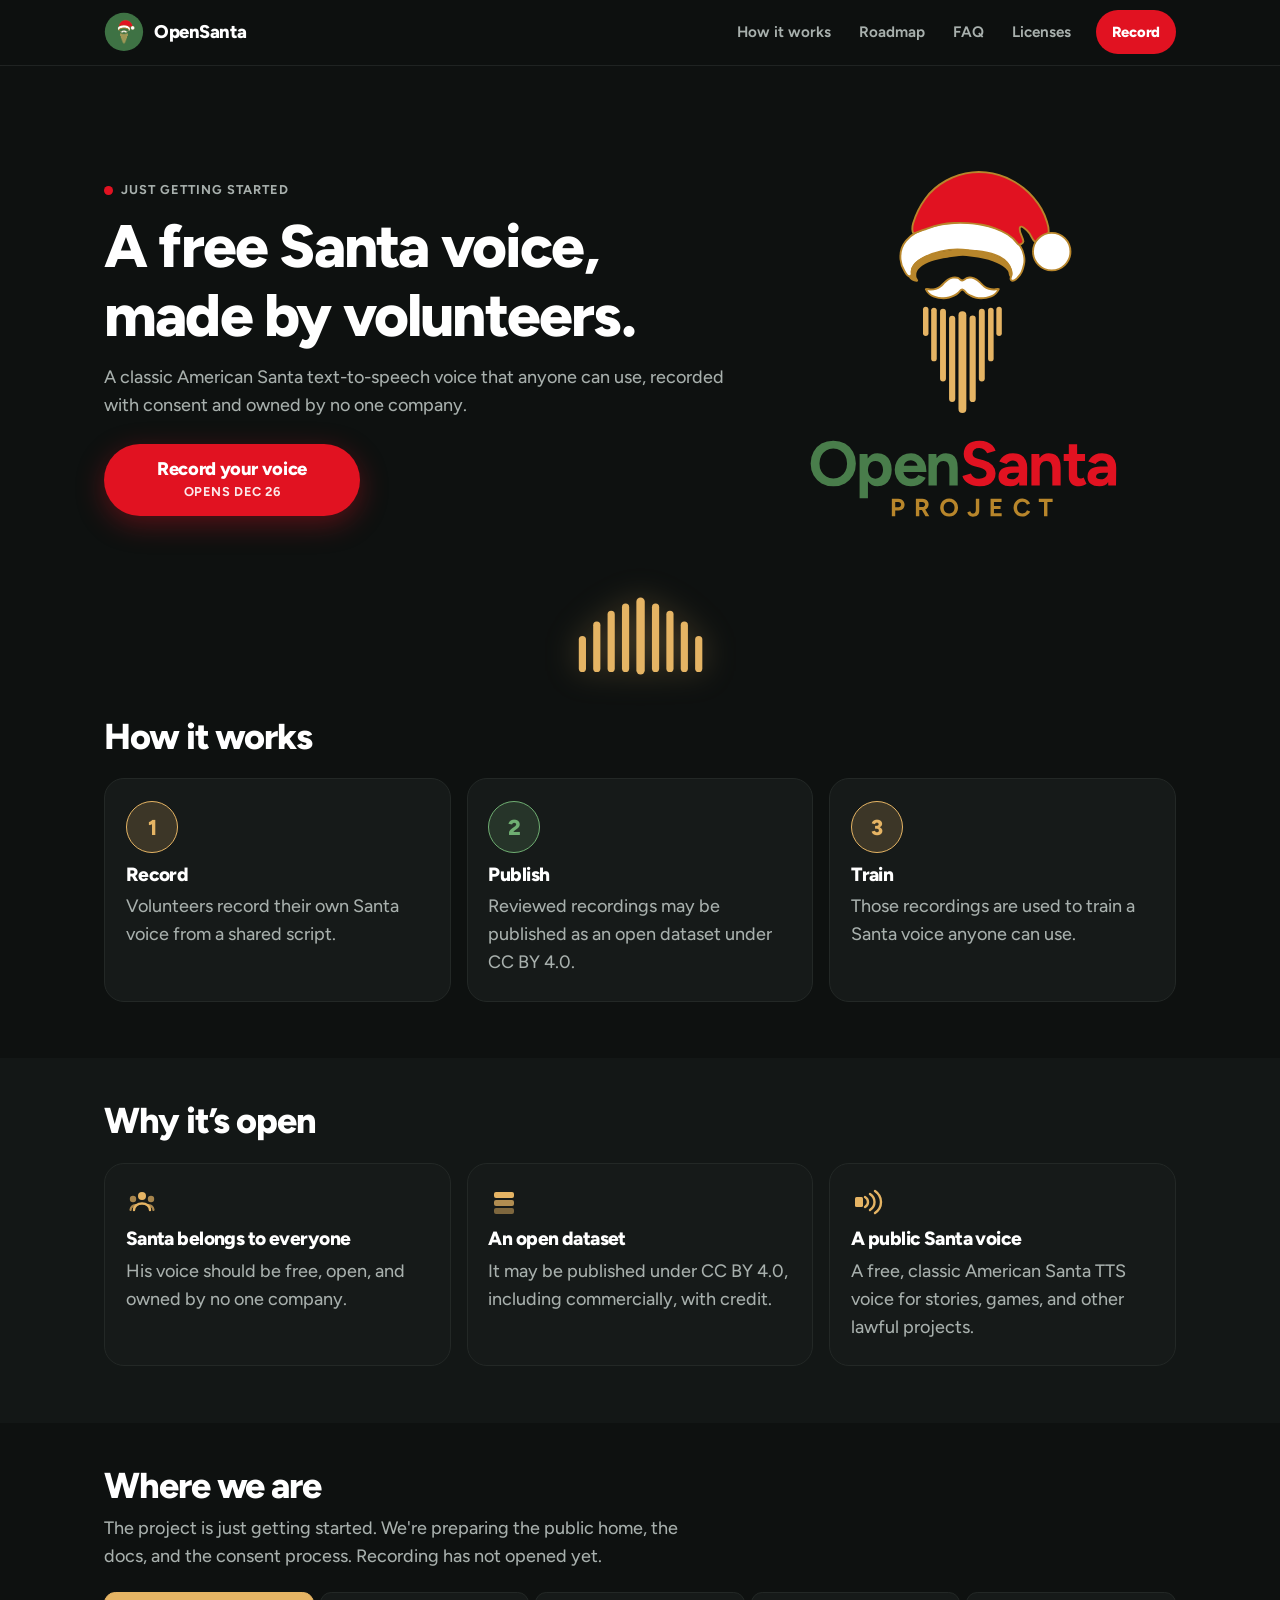
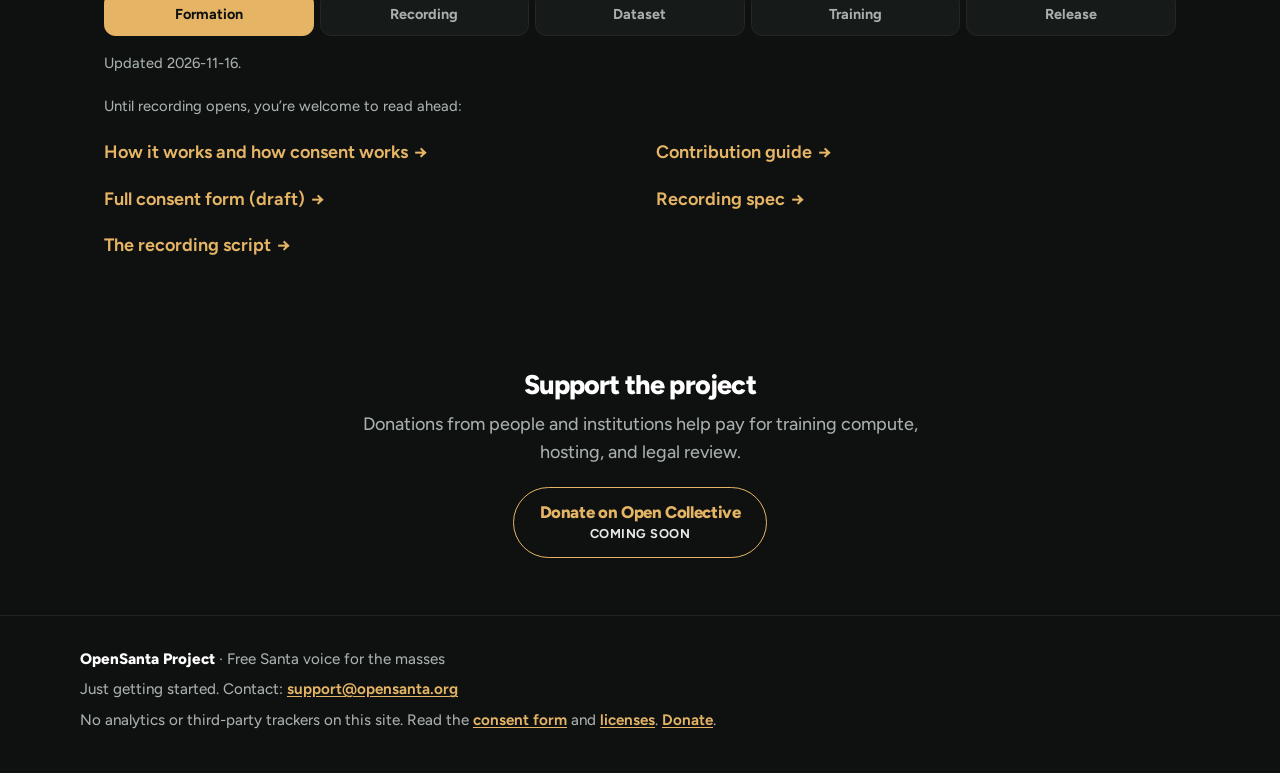
==== index.html @ b069aea7 "Reword 'in formation' to 'just getting started'" ====
<!DOCTYPE html>
<html lang="en">
<head>
  <meta charset="utf-8">
  <meta name="viewport" content="width=device-width, initial-scale=1">
  <title>OpenSanta Project — A free, open Santa voice</title>
  <meta name="description" content="A community project to build a free, open, high-quality classic American Santa voice, with documented consent.">
  <meta name="robots" content="noindex, nofollow">
  <meta name="theme-color" content="#0E1110">
  <link rel="icon" href="assets/logo/favicon.ico" sizes="any">
  <link rel="icon" href="assets/logo/favicon-32.png" type="image/png" sizes="32x32">
  <link rel="apple-touch-icon" href="assets/logo/apple-touch-icon.png">
  <link rel="stylesheet" href="css/style.css">
  <script src="js/tracker.js" defer></script>
</head>
<body>
  <a class="skip-link" href="#content">Skip to content</a>
  <header class="site-header">
    <div class="header-inner">
      <a class="wordmark" href="index.html" aria-label="OpenSanta Project home">
        <img src="assets/logo/opensanta-icon.svg" width="40" height="40" alt="">
        <span class="wordmark-name">OpenSanta</span>
      </a>
      <nav class="desktop-nav" aria-label="Primary">
        <ul>
            <li><a href="how-it-works.html">How it works</a></li>
            <li><a href="roadmap.html">Roadmap</a></li>
            <li><a href="faq.html">FAQ</a></li>
            <li><a href="licenses.html">Licenses</a></li>
        </ul>
      </nav>
      <a class="record-pill" href="#record">Record</a>
      <details class="nav-toggle">
        <summary>Menu</summary>
        <nav class="mobile-nav" aria-label="Primary">
          <ul>
            <li><a href="how-it-works.html">How it works</a></li>
            <li><a href="roadmap.html">Roadmap</a></li>
            <li><a href="faq.html">FAQ</a></li>
            <li><a href="licenses.html">Licenses</a></li>
          </ul>
        </nav>
      </details>
    </div>
  </header>
  <main id="content">
    <section class="hero">
      <div class="hero-inner">
        <div>
          <p class="kicker is-status">Just getting started</p>
          <h1>A free Santa voice, made by volunteers.</h1>
          <p class="lead">A classic American Santa text-to-speech voice that anyone can use, recorded with consent and owned by no one company.</p>
          <div class="cta-row">
            <a class="cta-btn" id="record" href="#status">
              <span class="cta-main">Record your voice</span>
              <span class="cta-badge">Opens Dec 26</span>
            </a>
          </div>
        </div>
        <figure class="hero-logo">
          <img src="assets/logo/opensanta-logo.svg" width="432" height="432" alt="OpenSanta Project">
        </figure>
      </div>
    </section>

    <div class="wave-break" aria-hidden="true">
      <svg viewBox="0 0 220 150" width="280" height="191" focusable="false">
        <g fill="#E5B464">
          <rect class="eq-bar" x="8" y="70" width="12" height="60" rx="6"/>
          <rect class="eq-bar" x="32" y="46" width="12" height="84" rx="6"/>
          <rect class="eq-bar" x="56" y="28" width="12" height="102" rx="6"/>
          <rect class="eq-bar" x="80" y="16" width="12" height="114" rx="6"/>
          <rect class="eq-bar" x="104" y="6" width="14" height="128" rx="7"/>
          <rect class="eq-bar" x="130" y="16" width="12" height="114" rx="6"/>
          <rect class="eq-bar" x="154" y="28" width="12" height="102" rx="6"/>
          <rect class="eq-bar" x="178" y="46" width="12" height="84" rx="6"/>
          <rect class="eq-bar" x="202" y="70" width="12" height="60" rx="6"/>
        </g>
      </svg>
    </div>

    <section class="wrap" id="how">
      <div class="section-head">
        <h2>How it works</h2>
      </div>
      <div class="cards cols-3">
        <article class="card">
          <div class="step-top">
            <span class="step-n is-gold" aria-hidden="true">1</span>
          </div>
          <h3>Record</h3>
          <p>Volunteers record their own Santa voice from a shared script.</p>
        </article>
        <article class="card">
          <div class="step-top">
            <span class="step-n is-green" aria-hidden="true">2</span>
          </div>
          <h3>Publish</h3>
          <p>Reviewed recordings may be published as an open dataset under CC BY 4.0.</p>
        </article>
        <article class="card">
          <div class="step-top">
            <span class="step-n is-gold" aria-hidden="true">3</span>
          </div>
          <h3>Train</h3>
          <p>Those recordings are used to train a Santa voice anyone can use.</p>
        </article>
      </div>
    </section>

    <section class="band" id="why">
      <div class="wrap">
        <div class="section-head">
          <h2>Why it’s open</h2>
        </div>
        <div class="cards cols-3">
          <article class="card">
            <svg class="icon-accent" viewBox="0 0 32 32" aria-hidden="true" focusable="false">
              <circle cx="16" cy="10" r="4" fill="currentColor"/>
              <circle cx="7" cy="13" r="3.2" fill="currentColor" opacity="0.7"/>
              <circle cx="25" cy="13" r="3.2" fill="currentColor" opacity="0.7"/>
              <path d="M8 24c0-4 3.6-6.5 8-6.5S24 20 24 24" fill="none" stroke="currentColor" stroke-width="2.4" stroke-linecap="round"/>
              <path d="M4.5 24c.4-2.8 2.4-4.5 5-4.8" fill="none" stroke="currentColor" stroke-width="2.2" stroke-linecap="round" opacity="0.7"/>
              <path d="M27.5 24c-.4-2.8-2.4-4.5-5-4.8" fill="none" stroke="currentColor" stroke-width="2.2" stroke-linecap="round" opacity="0.7"/>
            </svg>
            <h3>Santa belongs to everyone</h3>
            <p>His voice should be free, open, and owned by no one company.</p>
          </article>
          <article class="card">
            <svg class="icon-accent" viewBox="0 0 32 32" aria-hidden="true" focusable="false">
              <rect x="6" y="6" width="20" height="6" rx="2" fill="currentColor"/>
              <rect x="6" y="14" width="20" height="6" rx="2" fill="currentColor" opacity="0.75"/>
              <rect x="6" y="22" width="20" height="6" rx="2" fill="currentColor" opacity="0.5"/>
            </svg>
            <h3>An open dataset</h3>
            <p>It may be published under CC BY 4.0, including commercially, with credit.</p>
          </article>
          <article class="card">
            <svg class="icon-accent" viewBox="0 0 32 32" aria-hidden="true" focusable="false">
              <rect x="4" y="11" width="8" height="10" rx="1.5" fill="currentColor"/>
              <path d="M14 11c4 2.2 4 7.8 0 10" fill="none" stroke="currentColor" stroke-width="2.4" stroke-linecap="round"/>
              <path d="M19 8c6 4 6 12 0 16" fill="none" stroke="currentColor" stroke-width="2.4" stroke-linecap="round"/>
              <path d="M24 5c8 5.5 8 16.5 0 22" fill="none" stroke="currentColor" stroke-width="2.4" stroke-linecap="round"/>
            </svg>
            <h3>A public Santa voice</h3>
            <p>A free, classic American Santa TTS voice for stories, games, and other lawful projects.</p>
          </article>
        </div>
      </div>
    </section>

    <section class="wrap" id="status">
      <div class="section-head">
        <h2>Where we are</h2>
        <p class="tracker-note" data-status-note>The project is just getting started. We're preparing the public home, the docs, and the consent process. Recording has not opened yet.</p>
      </div>
      <div class="status-mobile">
        <p class="status-kicker" data-status-step>Step 1 of 5: Formation</p>
        <div class="progress-thin" role="progressbar" aria-valuemin="1" aria-valuemax="5" aria-valuenow="1" aria-label="Step 1 of 5: Formation"><span></span></div>
      </div>
      <ol class="tracker" data-current="formation" aria-label="Project progress">
        <li class="is-current" data-stage="formation" aria-current="step"><span class="stage-label">Formation</span></li>
        <li class="is-upcoming" data-stage="recording"><span class="stage-label">Recording</span></li>
        <li class="is-upcoming" data-stage="dataset"><span class="stage-label">Dataset</span></li>
        <li class="is-upcoming" data-stage="training"><span class="stage-label">Training</span></li>
        <li class="is-upcoming" data-stage="release"><span class="stage-label">Release</span></li>
      </ol>

      <p class="tracker-note tracker-updated"><span data-status-updated>Updated 2026-11-16.</span></p>
      <p class="small" style="margin-top:1.25rem;">Until recording opens, you’re welcome to read ahead:</p>
      <ul class="doc-links">
        <li><a href="how-it-works.html">How it works and how consent works</a></li>
        <li><a href="docs/pdf/contributing.pdf">Contribution guide</a></li>
        <li><a href="docs/pdf/consent.pdf">Full consent form (draft)</a></li>
        <li><a href="docs/pdf/audio-spec.pdf">Recording spec</a></li>
        <li><a href="docs/pdf/recording-script.pdf">The recording script</a></li>
      </ul>
    </section>

    <section class="wrap support" id="support">
      <h2>Support the project</h2>
      <p>Donations from people and institutions help pay for training compute, hosting, and legal review.</p>
      <a class="btn-donate" href="donate.html">
        <span class="cta-main">Donate on Open Collective</span>
        <span class="cta-badge">Coming soon</span>
      </a>
    </section>
  </main>
  <footer class="site-footer">
    <div class="footer-inner">
      <p><strong>OpenSanta Project</strong> · Free Santa voice for the masses</p>
      <p>Just getting started. Contact: <a href="mailto:support@opensanta.org">support@opensanta.org</a></p>
      <p>No analytics or third-party trackers on this site. Read the <a href="docs/pdf/consent.pdf">consent form</a> and <a href="licenses.html">licenses</a>. <a href="donate.html">Donate</a>.</p>
    </div>
  </footer>
</body>
</html>
---- css/style.css ----
/* OpenSanta Project — site styles
   Dark, clean, modern. Palette from the official logo, used on near-black.
   Type is self-hosted Figtree (SIL Open Font License 1.1, see assets/fonts/OFL.txt).
   No trackers, no remote assets, no external fonts.
   Logo files in assets/logo/ are referenced by stable names; do not recolor the artwork. */

@font-face {
  font-family: Figtree;
  src: url("../assets/fonts/Figtree-Variable.ttf") format("truetype");
  font-weight: 300 900;
  font-style: normal;
  font-display: swap;
}

:root {
  --bg: #0E1110;
  --card: #161A19;
  --band: #131716;
  --red: #E11221;
  --gold: #E5B464;
  --gold-deep: #B8862B;
  --green-ui: #6FAE72; /* UI only; logo green is unchanged */
  --white: #FFFFFF;
  --text: #A8B0AD;
  --line: rgba(255, 255, 255, 0.08);
  --card-border: #232826;
  --radius: 1.25rem;
  --max: 1120px;
  --sans: Figtree, "Segoe UI", "Helvetica Neue", Arial, sans-serif;
}

*,
*::before,
*::after { box-sizing: border-box; }

html {
  scroll-behavior: smooth;
  color-scheme: dark;
}

@media (prefers-reduced-motion: reduce) {
  html { scroll-behavior: auto; }
  .eq-bar { animation: none !important; }
  .card, .steps li, .timeline li, .faq details { transition: none !important; }
}

body {
  margin: 0;
  color: var(--text);
  background: var(--bg);
  font-family: var(--sans);
  font-weight: 450;
  font-size: 1.0625rem;
  line-height: 1.55;
  min-height: 100vh;
  display: flex;
  flex-direction: column;
  text-rendering: optimizeLegibility;
}

@media (min-width: 840px) {
  body { font-size: 1.125rem; }
}

img, svg { max-width: 100%; height: auto; display: block; }

a { color: var(--gold); text-underline-offset: 0.15em; }
a:hover { color: var(--white); }

h1, h2, h3 {
  font-weight: 800;
  letter-spacing: -0.03em;
  line-height: 1.15;
  margin: 0;
  color: var(--white);
}

p { margin: 0; }

:focus-visible {
  outline: 3px solid var(--gold);
  outline-offset: 3px;
}

.skip-link {
  position: absolute;
  left: -999px;
  top: 0;
  z-index: 100;
  background: var(--white);
  color: var(--bg);
  padding: 0.5rem 1rem;
  font-weight: 700;
  text-decoration: none;
}
.skip-link:focus { left: 0.5rem; top: 0.5rem; }

/* Header */
.site-header {
  position: sticky;
  top: 0;
  z-index: 20;
  background: rgba(14, 17, 16, 0.92);
  backdrop-filter: blur(12px);
  border-bottom: 1px solid var(--line);
}
.header-inner {
  max-width: var(--max);
  margin: 0 auto;
  padding: 0.65rem 1.25rem;
  display: flex;
  align-items: center;
  gap: 0.75rem;
}
.wordmark {
  display: flex;
  align-items: center;
  gap: 0.65rem;
  text-decoration: none;
  color: var(--white);
  font-weight: 800;
  letter-spacing: -0.03em;
  margin-right: auto;
}
.wordmark:hover { color: var(--white); }
.wordmark img { width: 40px; height: 40px; flex: none; }
.wordmark-name { font-size: 1.15rem; color: var(--white); }

.desktop-nav { display: none; }
.desktop-nav ul,
.mobile-nav ul {
  list-style: none;
  margin: 0;
  padding: 0;
}
.desktop-nav ul {
  display: flex;
  align-items: center;
  gap: 0.15rem;
}
.desktop-nav a {
  display: block;
  text-decoration: none;
  color: var(--text);
  font-weight: 650;
  font-size: 0.95rem;
  padding: 0.45rem 0.8rem;
  border-radius: 0.6rem;
}
.desktop-nav a:hover,
.mobile-nav a:hover {
  background: rgba(255, 255, 255, 0.06);
  color: var(--white);
}
.desktop-nav a[aria-current="page"],
.mobile-nav a[aria-current="page"] {
  color: var(--white);
}

.record-pill {
  flex: none;
  display: inline-flex;
  align-items: center;
  justify-content: center;
  min-height: 44px;
  padding: 0 1rem;
  background: var(--red);
  color: var(--white);
  text-decoration: none;
  font-weight: 800;
  font-size: 0.92rem;
  letter-spacing: -0.02em;
  border-radius: 999px;
}
.record-pill:hover { color: var(--white); background: #c80f1c; }

.nav-toggle { position: relative; flex: none; }
.nav-toggle > summary {
  list-style: none;
  cursor: pointer;
  font-weight: 700;
  font-size: 0.95rem;
  min-height: 44px;
  min-width: 44px;
  display: inline-flex;
  align-items: center;
  justify-content: center;
  padding: 0 0.85rem;
  border: 1.5px solid var(--line);
  border-radius: 999px;
  background: var(--card);
  color: var(--white);
}
.nav-toggle > summary::-webkit-details-marker { display: none; }
.mobile-nav ul {
  display: flex;
  flex-direction: column;
  gap: 0.15rem;
  padding: 0.5rem 0 0;
}
.mobile-nav a {
  display: flex;
  align-items: center;
  min-height: 44px;
  text-decoration: none;
  color: var(--text);
  font-weight: 650;
  font-size: 0.95rem;
  padding: 0.35rem 0.75rem;
  border-radius: 0.6rem;
}
.nav-toggle[open] .mobile-nav {
  position: absolute;
  right: 0;
  top: calc(100% + 0.4rem);
  background: var(--card);
  border: 1px solid var(--line);
  border-radius: 1rem;
  padding: 0.45rem;
  min-width: 12.5rem;
}

@media (min-width: 800px) {
  .desktop-nav { display: block; }
  .nav-toggle { display: none; }
}

/* Layout */
main#content { flex: 1; }
.wrap {
  max-width: var(--max);
  margin: 0 auto;
  padding: 2.25rem 1.25rem 3rem;
}
@media (min-width: 840px) {
  .wrap { padding: 2.625rem 1.5rem 3.55rem; }
  .header-inner { padding: 0.65rem 1.5rem; }
}

.band { background: var(--band); }
.page-intro { padding-top: 2.25rem; padding-bottom: 0; }
@media (min-width: 840px) {
  .page-intro { padding-top: 3rem; }
}

/* Hero */
.hero { background: var(--bg); }
.hero-inner {
  max-width: var(--max);
  margin: 0 auto;
  padding: 1.75rem 1.25rem 0;
  display: grid;
  gap: 1.15rem;
  align-items: center;
}
.kicker {
  display: inline-flex;
  align-items: center;
  gap: 0.5rem;
  font-weight: 700;
  font-size: 0.8rem;
  letter-spacing: 0.08em;
  text-transform: uppercase;
  color: var(--text);
  margin-bottom: 0.75rem;
}
.kicker::before {
  content: "";
  width: 0.55rem;
  height: 0.55rem;
  border-radius: 50%;
  background: var(--gold);
}
.kicker.is-status::before { background: var(--red); }
.hero h1 {
  font-size: clamp(2.15rem, 8vw, 3.5rem);
  max-width: 11.5em;
}
.hero .lead,
.lede {
  margin-top: 0.85rem;
  color: var(--text);
  max-width: 42rem;
}
.cta-row { margin-top: 1.5rem; }
.cta-btn {
  display: flex;
  flex-direction: column;
  align-items: center;
  justify-content: center;
  width: 100%;
  background: var(--red);
  color: var(--white);
  text-decoration: none;
  font-weight: 800;
  letter-spacing: -0.02em;
  padding: 0.85rem 1.5rem 0.8rem;
  border-radius: 1.15rem;
  box-shadow: 0 8px 28px rgba(225, 18, 33, 0.35);
  min-height: 64px;
}
.cta-btn:hover { color: var(--white); background: #c80f1c; }
.cta-main { font-size: 1.15rem; line-height: 1.2; }
.cta-badge {
  margin-top: 0.15rem;
  font-size: 0.8rem;
  font-weight: 700;
  letter-spacing: 0.04em;
  text-transform: uppercase;
  color: #fff;
  opacity: 0.9;
}
.hero-logo {
  margin: 0;
  order: -1;
  justify-self: center;
  width: 48%;
  max-width: 161px;
}

@media (min-width: 840px) {
  .hero-inner {
    grid-template-columns: minmax(0, 1fr) 432px;
    padding: 4rem 1.5rem 0;
    gap: 0.85rem;
  }
  .hero h1 { font-size: 3.75rem; }
  .hero-logo {
    order: 0;
    width: min(100%, 432px);
    max-width: 432px;
    justify-self: start;
  }
  .hero-logo img { width: 100%; height: auto; }
  .cta-btn {
    display: inline-flex;
    width: auto;
    min-width: 16rem;
    border-radius: 999px;
    padding: 0.9rem 1.85rem 0.85rem;
  }
}

/* Soundbar divider */
.wave-break {
  position: relative;
  z-index: 1;
  display: flex;
  justify-content: center;
  align-items: center;
  padding: 2rem 1rem;
  overflow: visible;
  pointer-events: none;
  background: transparent;
}
.wave-break svg {
  display: block;
  height: 90px;
  width: auto;
  overflow: visible;
  filter: drop-shadow(0 0 16px rgba(229, 180, 100, 0.35));
}
.eq-bar {
  transform-box: fill-box;
  transform-origin: center bottom;
  animation: eq 1.5s ease-in-out infinite;
}
.eq-bar:nth-child(1) { animation-duration: 1.7s; animation-delay: 0s; }
.eq-bar:nth-child(2) { animation-duration: 1.25s; animation-delay: 0.12s; }
.eq-bar:nth-child(3) { animation-duration: 1.55s; animation-delay: 0.05s; }
.eq-bar:nth-child(4) { animation-duration: 1.15s; animation-delay: 0.2s; }
.eq-bar:nth-child(5) { animation-duration: 1.8s; animation-delay: 0.08s; }
.eq-bar:nth-child(6) { animation-duration: 1.2s; animation-delay: 0.16s; }
.eq-bar:nth-child(7) { animation-duration: 1.45s; animation-delay: 0.04s; }
.eq-bar:nth-child(8) { animation-duration: 1.3s; animation-delay: 0.18s; }
.eq-bar:nth-child(9) { animation-duration: 1.6s; animation-delay: 0.1s; }
@keyframes eq {
  0%, 100% { transform: scaleY(1); }
  50% { transform: scaleY(0.58); }
}

/* Section heads & cards */
.section-head { max-width: 36rem; margin-bottom: 1.3rem; }
.section-head h2 { font-size: clamp(1.75rem, 4vw, 2.25rem); }
@media (min-width: 840px) {
  .section-head h2 { font-size: 2.25rem; }
}
.page-intro h1 { font-size: clamp(2rem, 5vw, 3rem); }
.section-head p { margin-top: 0.55rem; color: var(--text); }

.cards { display: grid; gap: 1rem; }
@media (min-width: 700px) {
  .cards.cols-3 { grid-template-columns: repeat(3, 1fr); }
}
.card {
  background: var(--card);
  border: 1px solid var(--card-border);
  border-radius: var(--radius);
  padding: 1.4rem 1.3rem 1.5rem;
  transition: border-color 0.2s ease, box-shadow 0.2s ease;
}
.card:hover {
  border-top-color: var(--gold);
  box-shadow: 0 -1px 0 var(--gold), 0 8px 28px rgba(229, 180, 100, 0.08);
}
.card h3 { font-size: 1.2rem; margin: 0.65rem 0 0.45rem; }
.card p { color: var(--text); }

.step-top { display: flex; align-items: center; }
.step-n {
  flex: none;
  width: 3.25rem;
  height: 3.25rem;
  border-radius: 50%;
  display: grid;
  place-items: center;
  font-weight: 800;
  font-size: 1.35rem;
  letter-spacing: -0.03em;
  line-height: 1;
  box-sizing: border-box;
  border: 1.5px solid transparent;
  background: transparent;
}
.step-n.is-green {
  color: #6FAE72;
  border-color: #6FAE72;
  background: rgba(111, 174, 114, 0.18);
}
.step-n.is-gold {
  color: #E5B464;
  border-color: #E5B464;
  background: rgba(229, 180, 100, 0.18);
}
.icon-accent { width: 32px; height: 32px; color: var(--gold); }

#how { padding-top: 0; }

/* Status / tracker */
.status-mobile { display: block; }
.status-kicker {
  font-weight: 700;
  font-size: 1.05rem;
  margin: 0 0 0.85rem;
  color: var(--white);
}
.progress-thin {
  display: block;
  height: 8px;
  border-radius: 99px;
  background: rgba(255, 255, 255, 0.08);
  border: 1px solid var(--line);
  overflow: hidden;
}
.progress-thin > span {
  display: block;
  width: 20%;
  height: 100%;
  background: var(--gold);
  border-radius: 99px;
}
.tracker {
  list-style: none;
  margin: 0;
  padding: 0;
  display: none;
  gap: 0.35rem;
}
@media (min-width: 700px) {
  .status-mobile { display: none; }
  .tracker { display: flex; }
}
.tracker li { flex: 1 1 0; min-width: 0; }
.tracker .stage-label,
.tracker li > span {
  display: flex;
  align-items: center;
  justify-content: center;
  text-align: center;
  min-height: 44px;
  padding: 0.45rem 0.3rem;
  border-radius: 0.7rem;
  font-weight: 700;
  font-size: clamp(0.68rem, 2.4vw, 0.9rem);
  line-height: 1.15;
  background: var(--card);
  color: var(--text);
  border: 1px solid var(--card-border);
}
.tracker .is-current .stage-label,
.tracker .is-current > span,
.tracker [aria-current="step"] .stage-label {
  background: var(--gold);
  border-color: var(--gold);
  color: var(--bg);
}
.tracker .is-done .stage-label {
  border-color: var(--gold-deep);
  color: var(--gold);
}
.tracker-note {
  margin-top: 1rem;
  color: var(--text);
}
.tracker-updated { font-size: 0.92rem; }

/* Inner-page steps & timeline */
.steps {
  list-style: none;
  margin: 0;
  padding: 0;
  display: grid;
  gap: 1rem;
}
.steps li {
  background: var(--card);
  border: 1px solid var(--card-border);
  border-radius: var(--radius);
  padding: 1.35rem 1.3rem 1.45rem;
  transition: border-color 0.2s ease, box-shadow 0.2s ease;
}
.steps li:hover {
  border-top-color: var(--gold);
  box-shadow: 0 -1px 0 var(--gold), 0 8px 28px rgba(229, 180, 100, 0.08);
}
.steps .n {
  display: block;
  font-weight: 800;
  font-size: 0.8rem;
  letter-spacing: 0.08em;
  text-transform: uppercase;
  color: var(--gold);
  margin-bottom: 0.55rem;
}
.steps li:nth-child(even) .n { color: var(--green-ui); }
.steps li strong { display: block; color: var(--white); margin-bottom: 0.35rem; }
.steps li em { color: var(--text); font-style: italic; }

.timeline {
  list-style: none;
  margin: 0;
  padding: 0;
  display: grid;
  gap: 1rem;
  border-left: 2px solid var(--card-border);
  margin-left: 0.6rem;
}
.timeline li {
  position: relative;
  background: var(--card);
  border: 1px solid var(--card-border);
  border-radius: var(--radius);
  padding: 1.2rem 1.3rem 1.3rem;
  margin-left: 1.1rem;
}
.timeline li::before {
  content: "";
  position: absolute;
  left: -1.55rem;
  top: 1.4rem;
  width: 0.7rem;
  height: 0.7rem;
  border-radius: 50%;
  background: var(--gold);
  box-shadow: 0 0 0 3px var(--bg);
}
.timeline .when {
  font-weight: 700;
  font-size: 0.85rem;
  letter-spacing: 0.04em;
  text-transform: uppercase;
  color: var(--gold);
  margin-bottom: 0.4rem;
}
.timeline strong { display: block; color: var(--white); margin-bottom: 0.35rem; }

/* Prose, lists, FAQ */
.prose h2 { font-size: clamp(1.4rem, 3vw, 1.75rem); margin: 2rem 0 0.75rem; }
.prose h2:first-child { margin-top: 0; }
.prose p { margin: 0 0 0.9rem; }
.prose ul, .prose ol {
  margin: 0 0 1rem;
  padding-left: 1.2rem;
}
.prose li { margin: 0.35rem 0; }
.prose li strong { color: var(--white); }

.faq { display: grid; gap: 0.75rem; }
.faq details {
  background: var(--card);
  border: 1px solid var(--card-border);
  border-radius: var(--radius);
  padding: 0.2rem 1.15rem;
  transition: border-color 0.2s ease;
}
.faq details[open] { border-top-color: var(--gold); }
.faq summary {
  cursor: pointer;
  font-weight: 800;
  color: var(--white);
  padding: 1rem 0;
  list-style: none;
}
.faq summary::-webkit-details-marker { display: none; }
.faq details p { padding-bottom: 1rem; }

.credit-line {
  display: block;
  color: var(--gold);
  background: rgba(229, 180, 100, 0.12);
  border: 1px solid rgba(229, 180, 100, 0.28);
  border-radius: 0.75rem;
  padding: 0.85rem 1rem;
  overflow-wrap: anywhere;
  word-break: break-word;
}
main, .site-footer {
  overflow-wrap: break-word;
}

/* Support / donate */
.support { text-align: center; }
.support h2 { margin-bottom: 0.7rem; }
.support p { max-width: 36rem; margin-left: auto; margin-right: auto; }
.btn-donate {
  display: inline-flex;
  flex-direction: column;
  align-items: center;
  justify-content: center;
  min-height: 64px;
  margin-top: 1.25rem;
  padding: 0.85rem 1.6rem 0.8rem;
  background: transparent;
  color: var(--gold);
  text-decoration: none;
  font-weight: 800;
  letter-spacing: -0.02em;
  border: 1.5px solid var(--gold);
  border-radius: 999px;
}
.btn-donate:hover,
.btn-donate:focus-visible {
  color: var(--bg);
  background: var(--gold);
}
.btn-donate .cta-main { font-size: 1.05rem; line-height: 1.2; }
.btn-donate .cta-badge {
  margin-top: 0.15rem;
  font-size: 0.8rem;
  font-weight: 700;
  letter-spacing: 0.04em;
  text-transform: uppercase;
  opacity: 0.9;
}

/* Donate page */
.donate-narrow {
  max-width: 680px;
  margin-left: auto;
  margin-right: auto;
  text-align: center;
}
.donate-narrow .lede,
.donate-narrow .prose {
  margin-left: auto;
  margin-right: auto;
  text-align: left;
}
.donate-narrow .prose h2 { text-align: left; }
.donate-cards { margin: 0 auto 2.25rem; text-align: left; }
.donate-cards .card { padding: 1.15rem 1rem 1.2rem; }
.donate-cards h3 { font-size: 1.05rem; margin: 0.55rem 0 0; }
.donate-actions { text-align: center; margin: 1.25rem 0 1.5rem; }
.donate-actions .btn-donate { margin-top: 0; }

.refuse-list {
  list-style: none;
  margin: 0 0 1rem;
  padding: 0;
}
.refuse-list li {
  position: relative;
  padding-left: 1.55rem;
  margin: 0.45rem 0;
}
.refuse-list li::before {
  content: "✕";
  position: absolute;
  left: 0;
  top: 0.05em;
  font-size: 0.8em;
  font-weight: 700;
  color: var(--text);
  opacity: 0.85;
}

/* Footer */
.site-footer {
  border-top: 1px solid var(--line);
  padding: 2rem 1.25rem 2.5rem;
  color: var(--text);
  font-size: 0.95rem;
}
.footer-inner {
  max-width: var(--max);
  margin: 0 auto;
  display: grid;
  gap: 0.45rem;
}
.site-footer strong { color: var(--white); font-weight: 800; }
.site-footer a { font-weight: 650; }

/* Utilities */
.muted { color: var(--text); }
.small { font-size: 0.92rem; }
.doc-links {
  list-style: none;
  margin: 1rem 0 0;
  padding: 0;
  display: grid;
  gap: 0.15rem 2rem;
}
@media (min-width: 700px) {
  .doc-links { grid-template-columns: 1fr 1fr; }
}
.doc-links a {
  display: inline-flex;
  align-items: baseline;
  gap: 0.4rem;
  font-weight: 650;
  text-decoration: none;
  color: var(--gold);
  padding: 0.35rem 0;
  min-height: 44px;
}
.doc-links a::after {
  content: "→";
  flex: none;
  font-weight: 700;
}
.doc-links a:hover { color: var(--white); text-decoration: underline; text-underline-offset: 0.15em; }
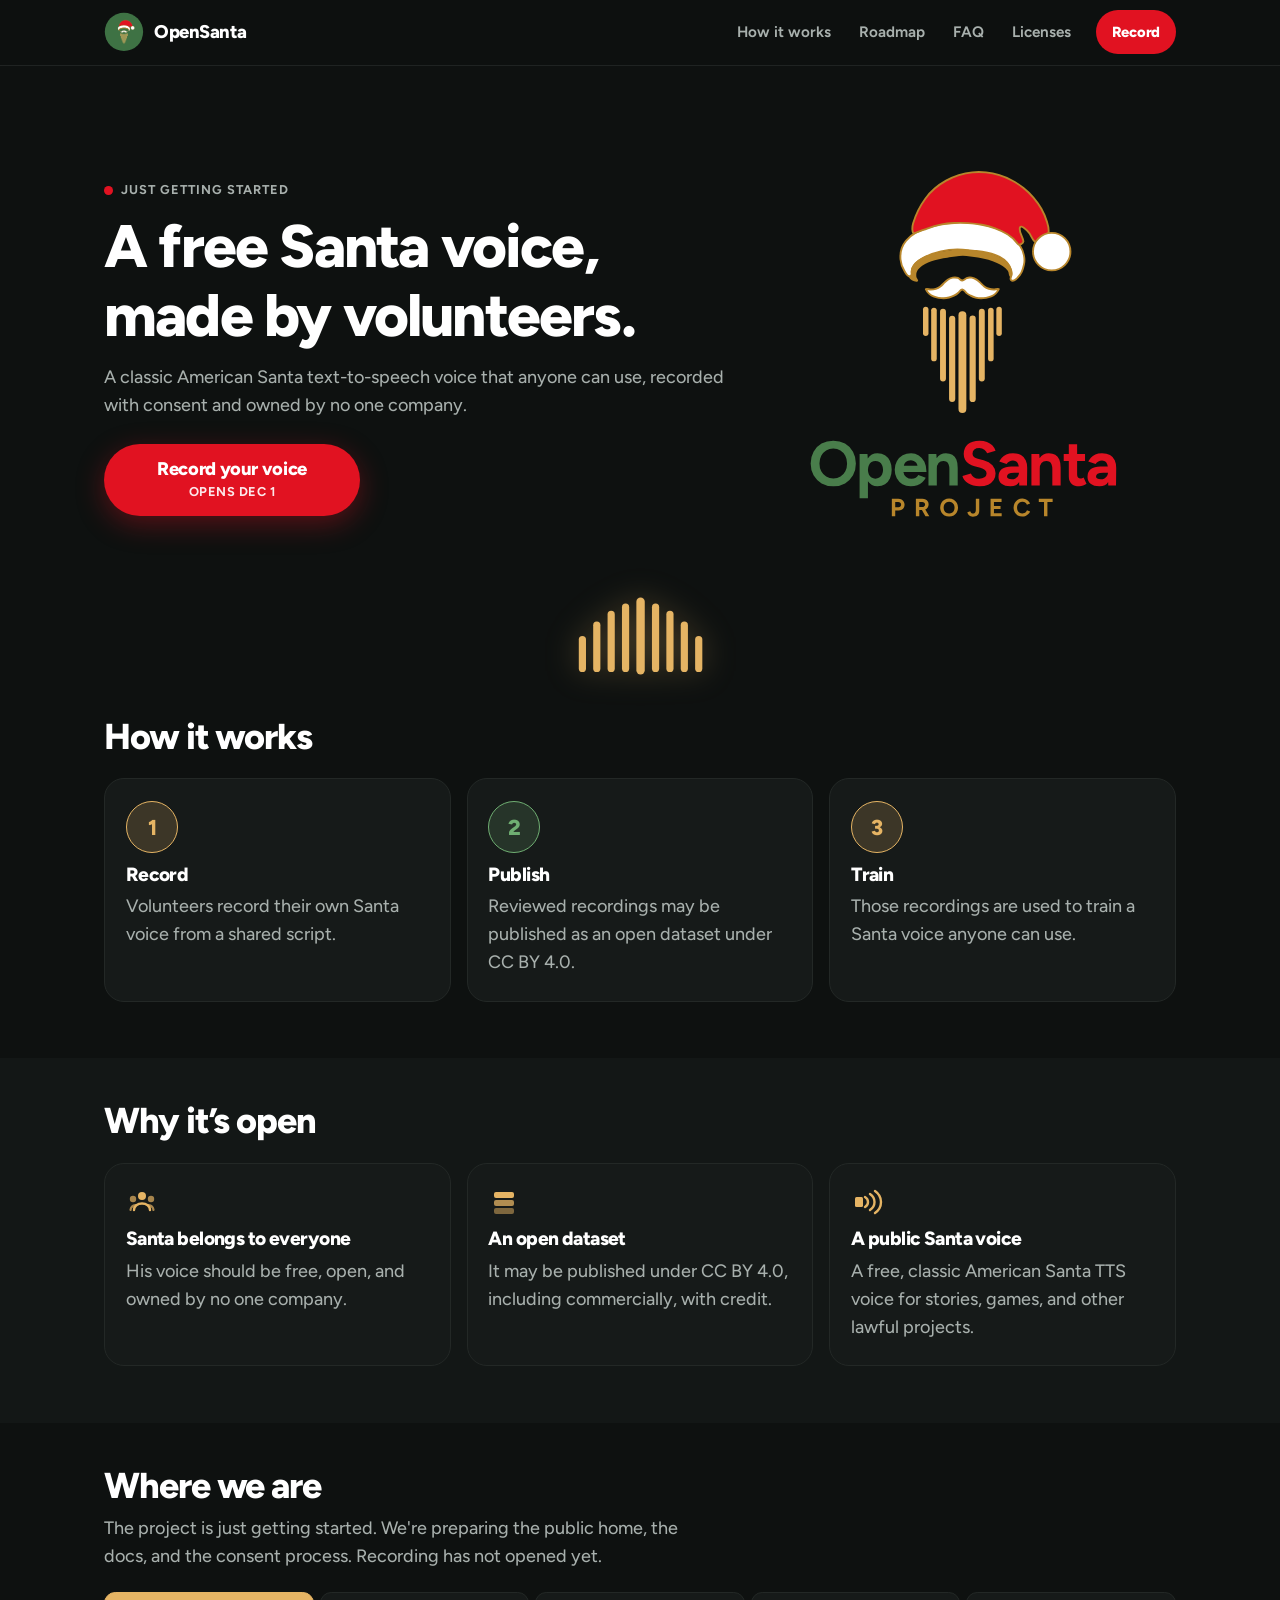
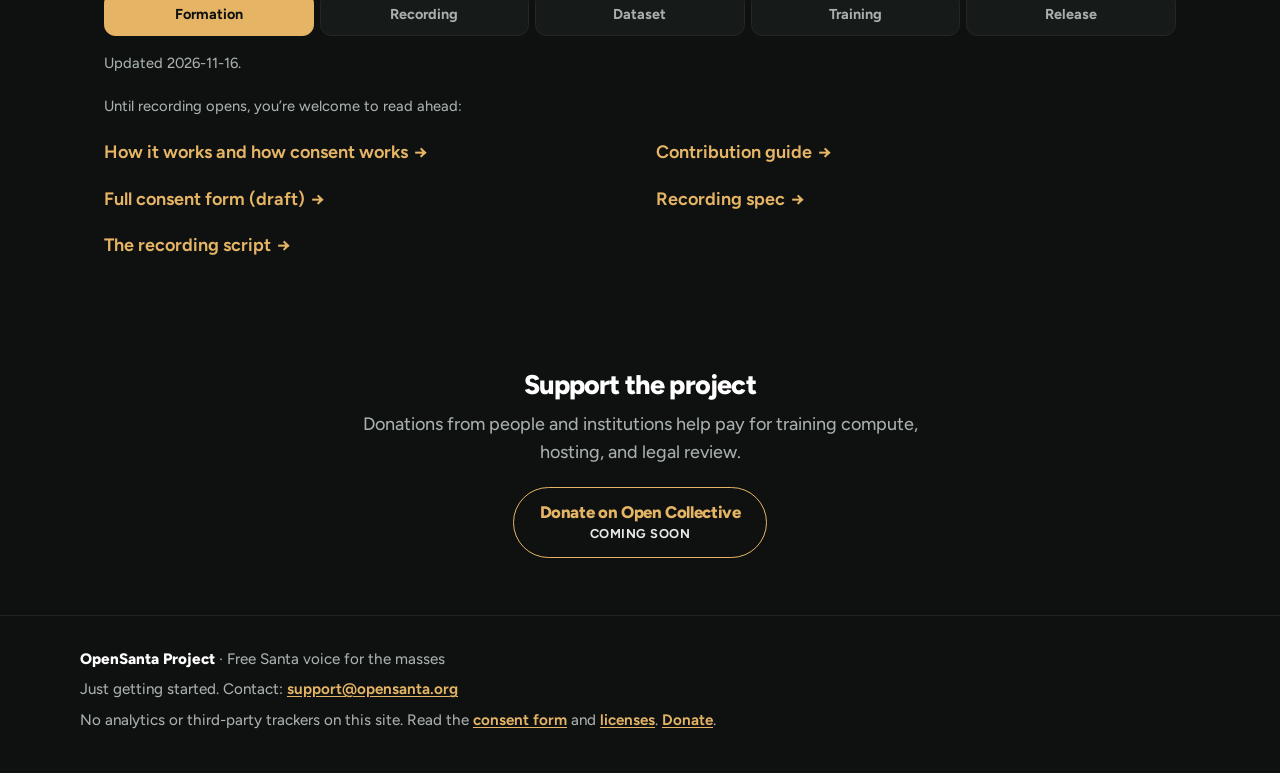
==== commit fd5d7992: "Homepage button: opens Dec 1" ====
--- a/index.html
+++ b/index.html
@@ -5,7 +5,6 @@
   <meta name="viewport" content="width=device-width, initial-scale=1">
   <title>OpenSanta Project — A free, open Santa voice</title>
   <meta name="description" content="A community project to build a free, open, high-quality classic American Santa voice, with documented consent.">
-  <meta name="robots" content="noindex, nofollow">
   <meta name="theme-color" content="#0E1110">
   <link rel="icon" href="assets/logo/favicon.ico" sizes="any">
   <link rel="icon" href="assets/logo/favicon-32.png" type="image/png" sizes="32x32">
@@ -53,7 +52,7 @@
           <div class="cta-row">
             <a class="cta-btn" id="record" href="#status">
               <span class="cta-main">Record your voice</span>
-              <span class="cta-badge">Opens Dec 26</span>
+              <span class="cta-badge">Opens Dec 1</span>
             </a>
           </div>
         </div>
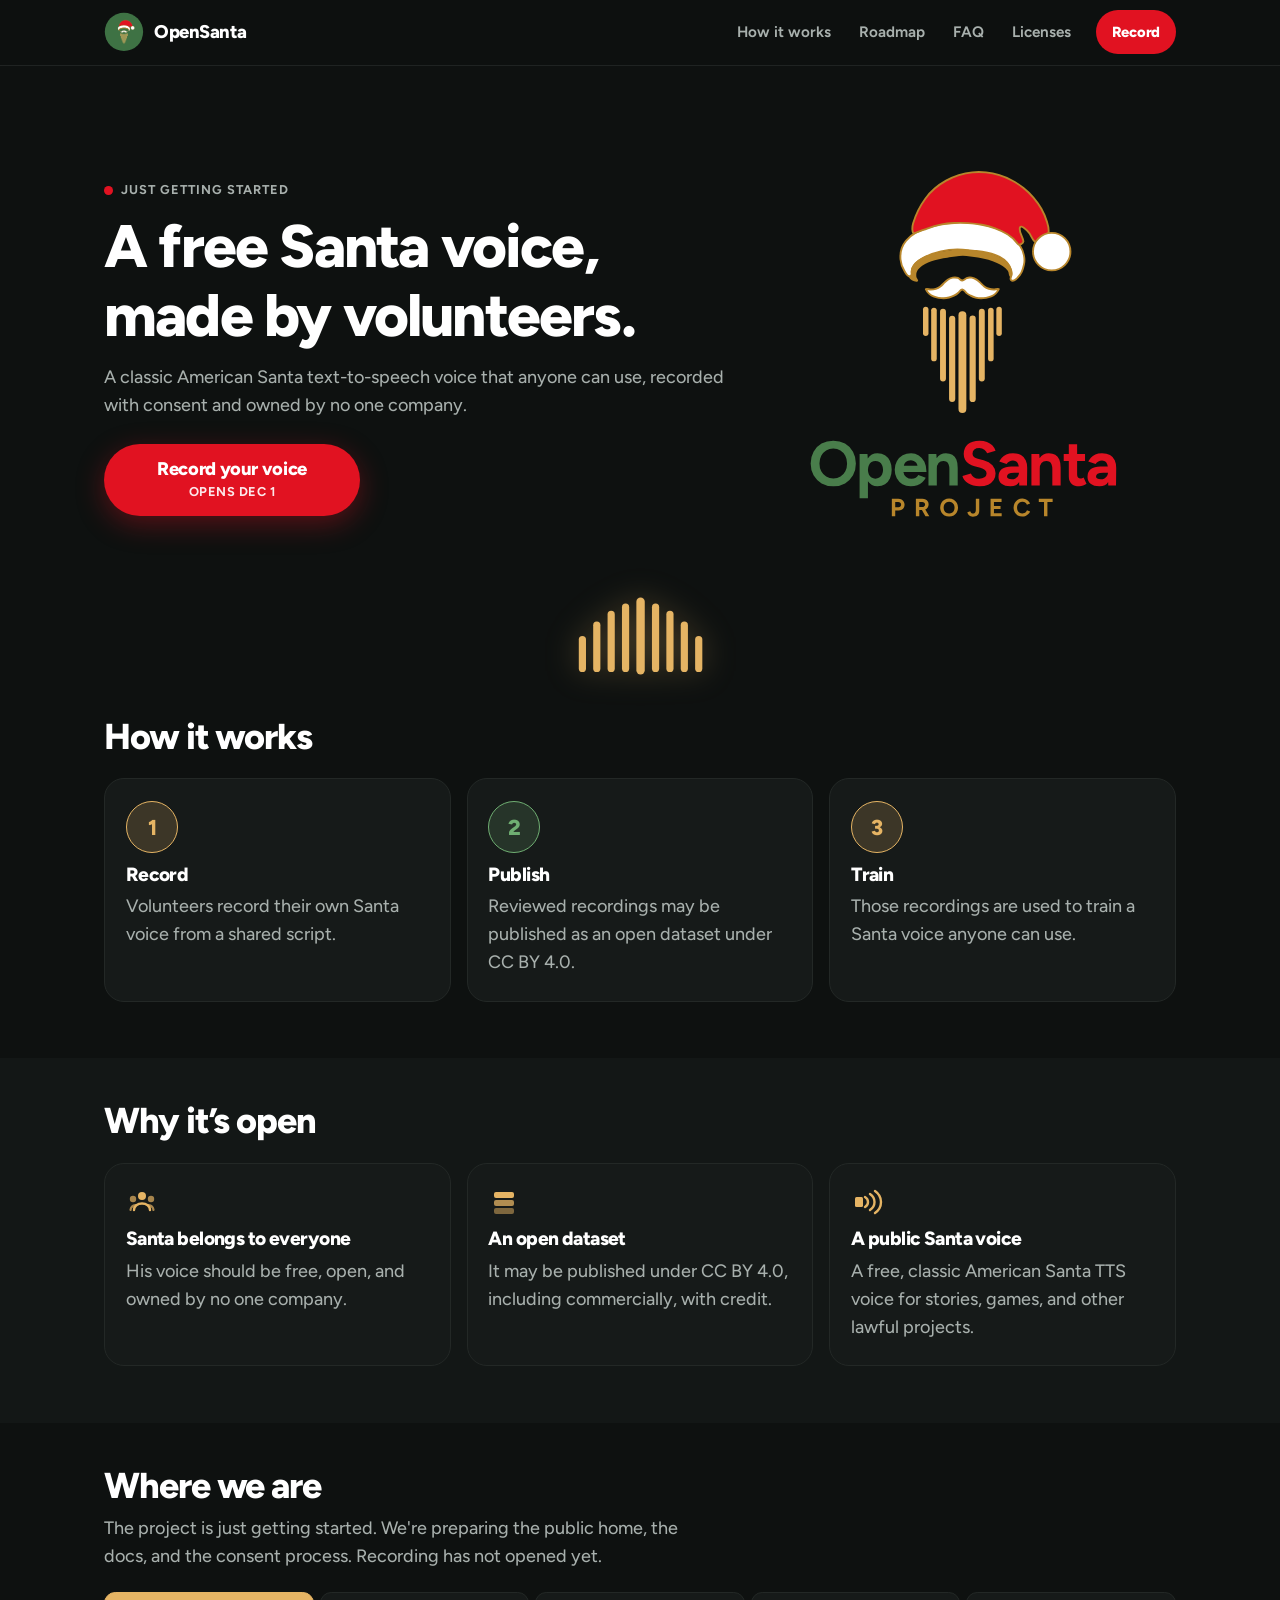
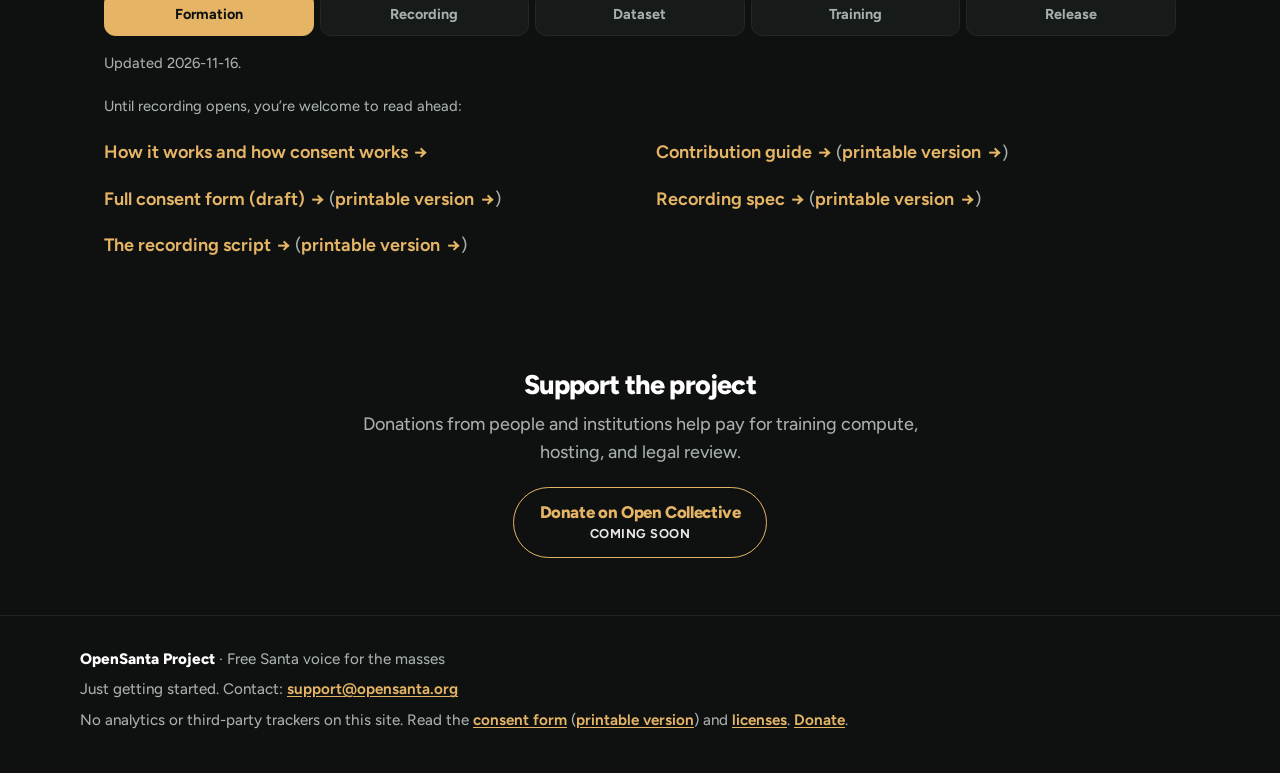
==== commit ad672874: "Add printable light PDFs and print links" ====
--- a/index.html
+++ b/index.html
@@ -169,10 +169,10 @@
       <p class="small" style="margin-top:1.25rem;">Until recording opens, you’re welcome to read ahead:</p>
       <ul class="doc-links">
         <li><a href="how-it-works.html">How it works and how consent works</a></li>
-        <li><a href="docs/pdf/contributing.pdf">Contribution guide</a></li>
-        <li><a href="docs/pdf/consent.pdf">Full consent form (draft)</a></li>
-        <li><a href="docs/pdf/audio-spec.pdf">Recording spec</a></li>
-        <li><a href="docs/pdf/recording-script.pdf">The recording script</a></li>
+        <li><a href="docs/pdf/contributing.pdf">Contribution guide</a> (<a href="docs/pdf/print/contributing.pdf">printable version</a>)</li>
+        <li><a href="docs/pdf/consent.pdf">Full consent form (draft)</a> (<a href="docs/pdf/print/consent.pdf">printable version</a>)</li>
+        <li><a href="docs/pdf/audio-spec.pdf">Recording spec</a> (<a href="docs/pdf/print/audio-spec.pdf">printable version</a>)</li>
+        <li><a href="docs/pdf/recording-script.pdf">The recording script</a> (<a href="docs/pdf/print/recording-script.pdf">printable version</a>)</li>
       </ul>
     </section>
 
@@ -189,7 +189,7 @@
     <div class="footer-inner">
       <p><strong>OpenSanta Project</strong> · Free Santa voice for the masses</p>
       <p>Just getting started. Contact: <a href="mailto:support@opensanta.org">support@opensanta.org</a></p>
-      <p>No analytics or third-party trackers on this site. Read the <a href="docs/pdf/consent.pdf">consent form</a> and <a href="licenses.html">licenses</a>. <a href="donate.html">Donate</a>.</p>
+      <p>No analytics or third-party trackers on this site. Read the <a href="docs/pdf/consent.pdf">consent form</a> (<a href="docs/pdf/print/consent.pdf">printable version</a>) and <a href="licenses.html">licenses</a>. <a href="donate.html">Donate</a>.</p>
     </div>
   </footer>
 </body>
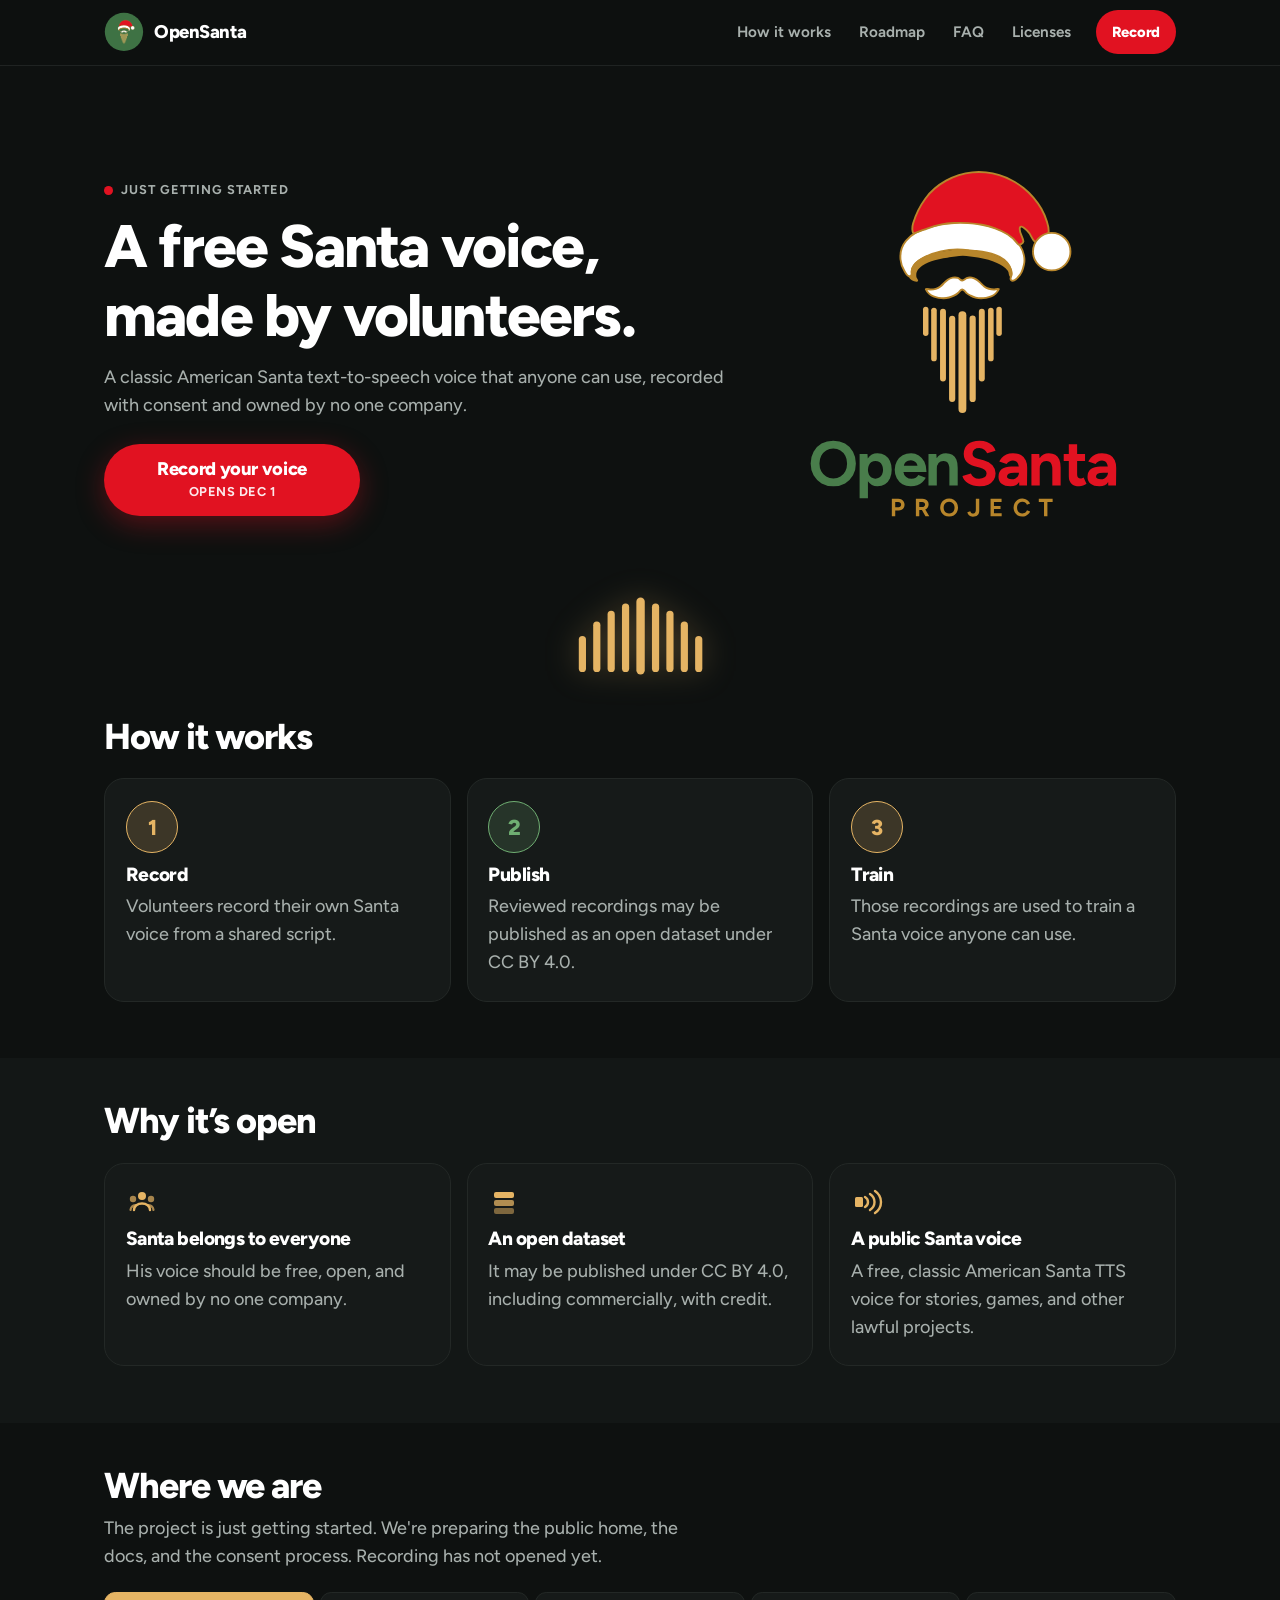
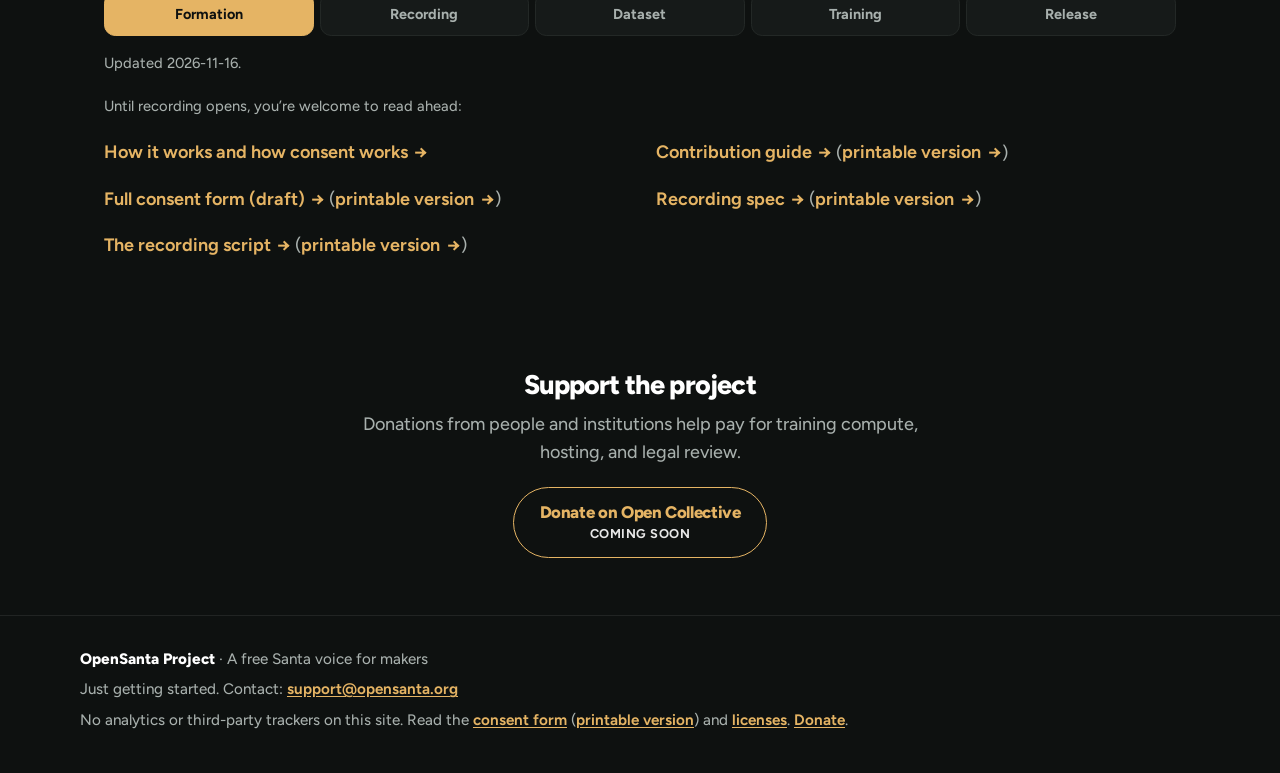
==== commit 4ed4629d: "Tagline: A free Santa voice for makers" ====
--- a/index.html
+++ b/index.html
@@ -187,7 +187,7 @@
   </main>
   <footer class="site-footer">
     <div class="footer-inner">
-      <p><strong>OpenSanta Project</strong> · Free Santa voice for the masses</p>
+      <p><strong>OpenSanta Project</strong> · A free Santa voice for makers</p>
       <p>Just getting started. Contact: <a href="mailto:support@opensanta.org">support@opensanta.org</a></p>
       <p>No analytics or third-party trackers on this site. Read the <a href="docs/pdf/consent.pdf">consent form</a> (<a href="docs/pdf/print/consent.pdf">printable version</a>) and <a href="licenses.html">licenses</a>. <a href="donate.html">Donate</a>.</p>
     </div>
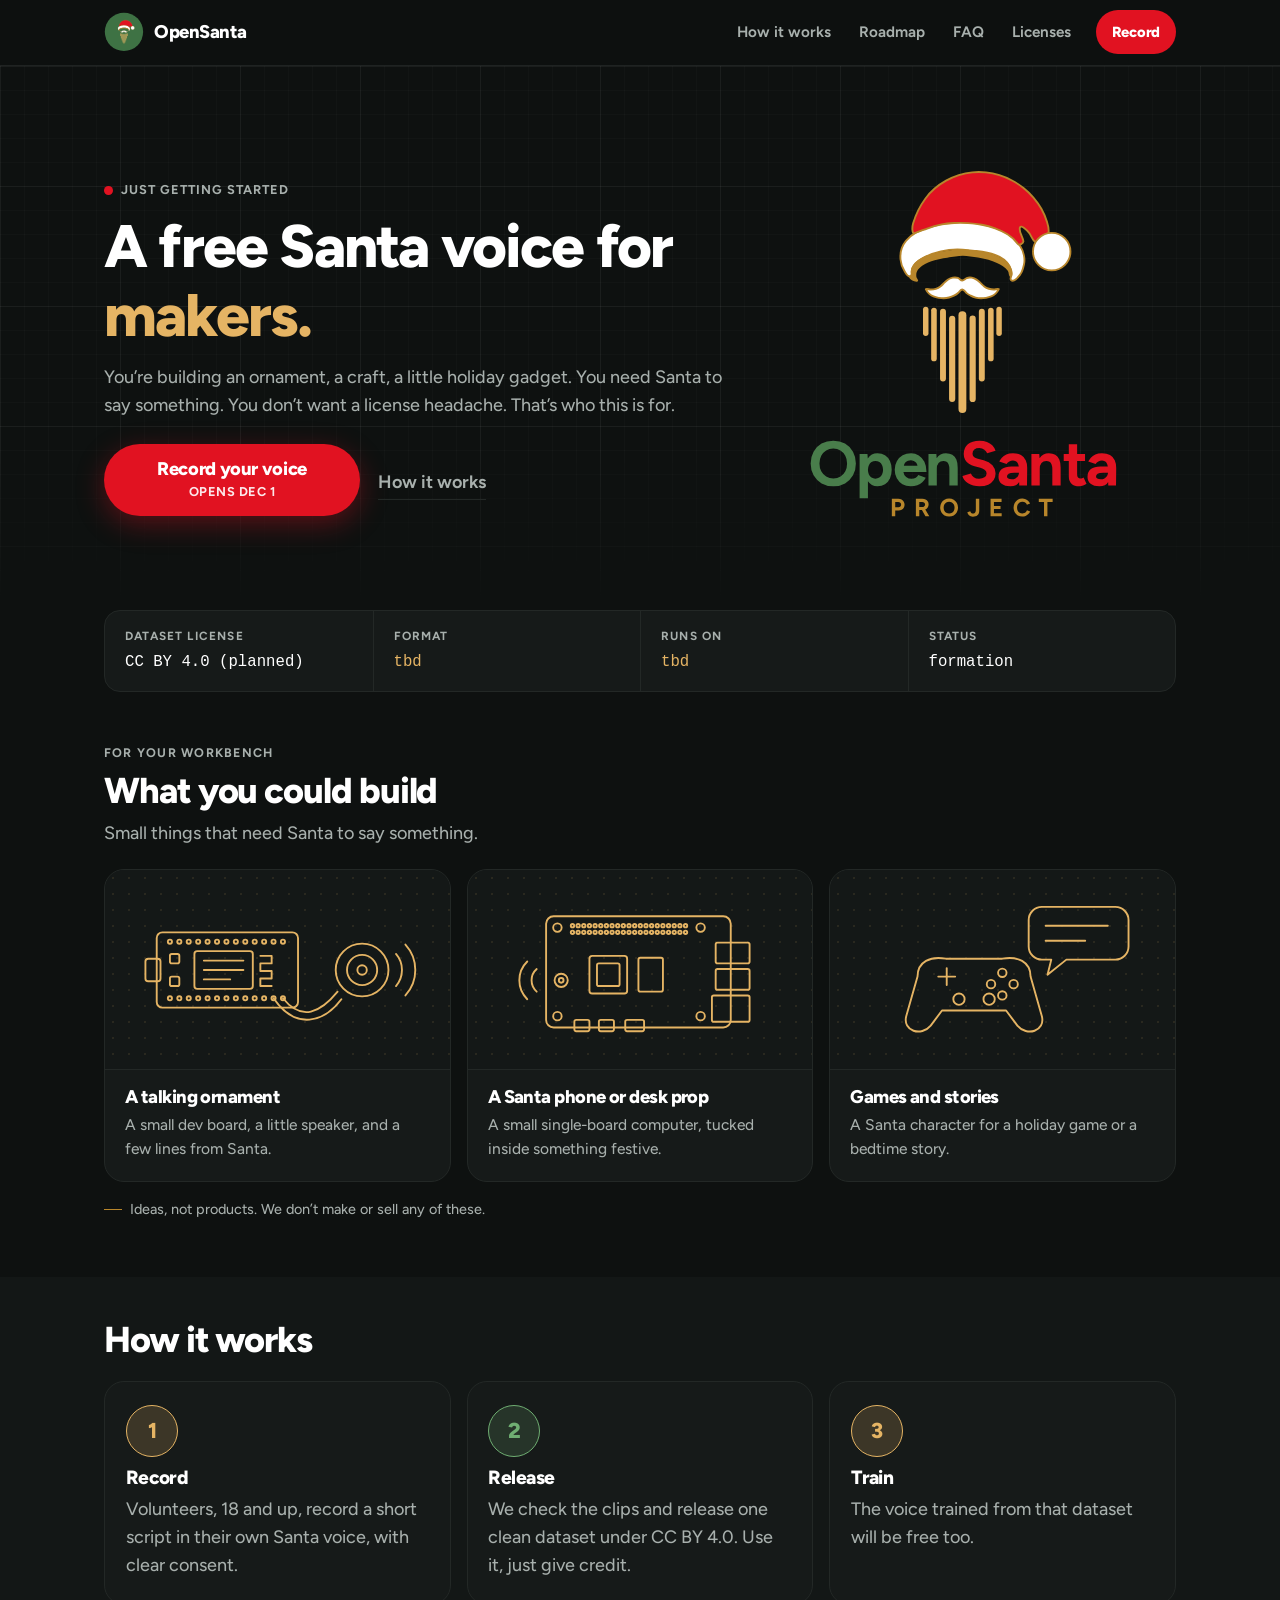
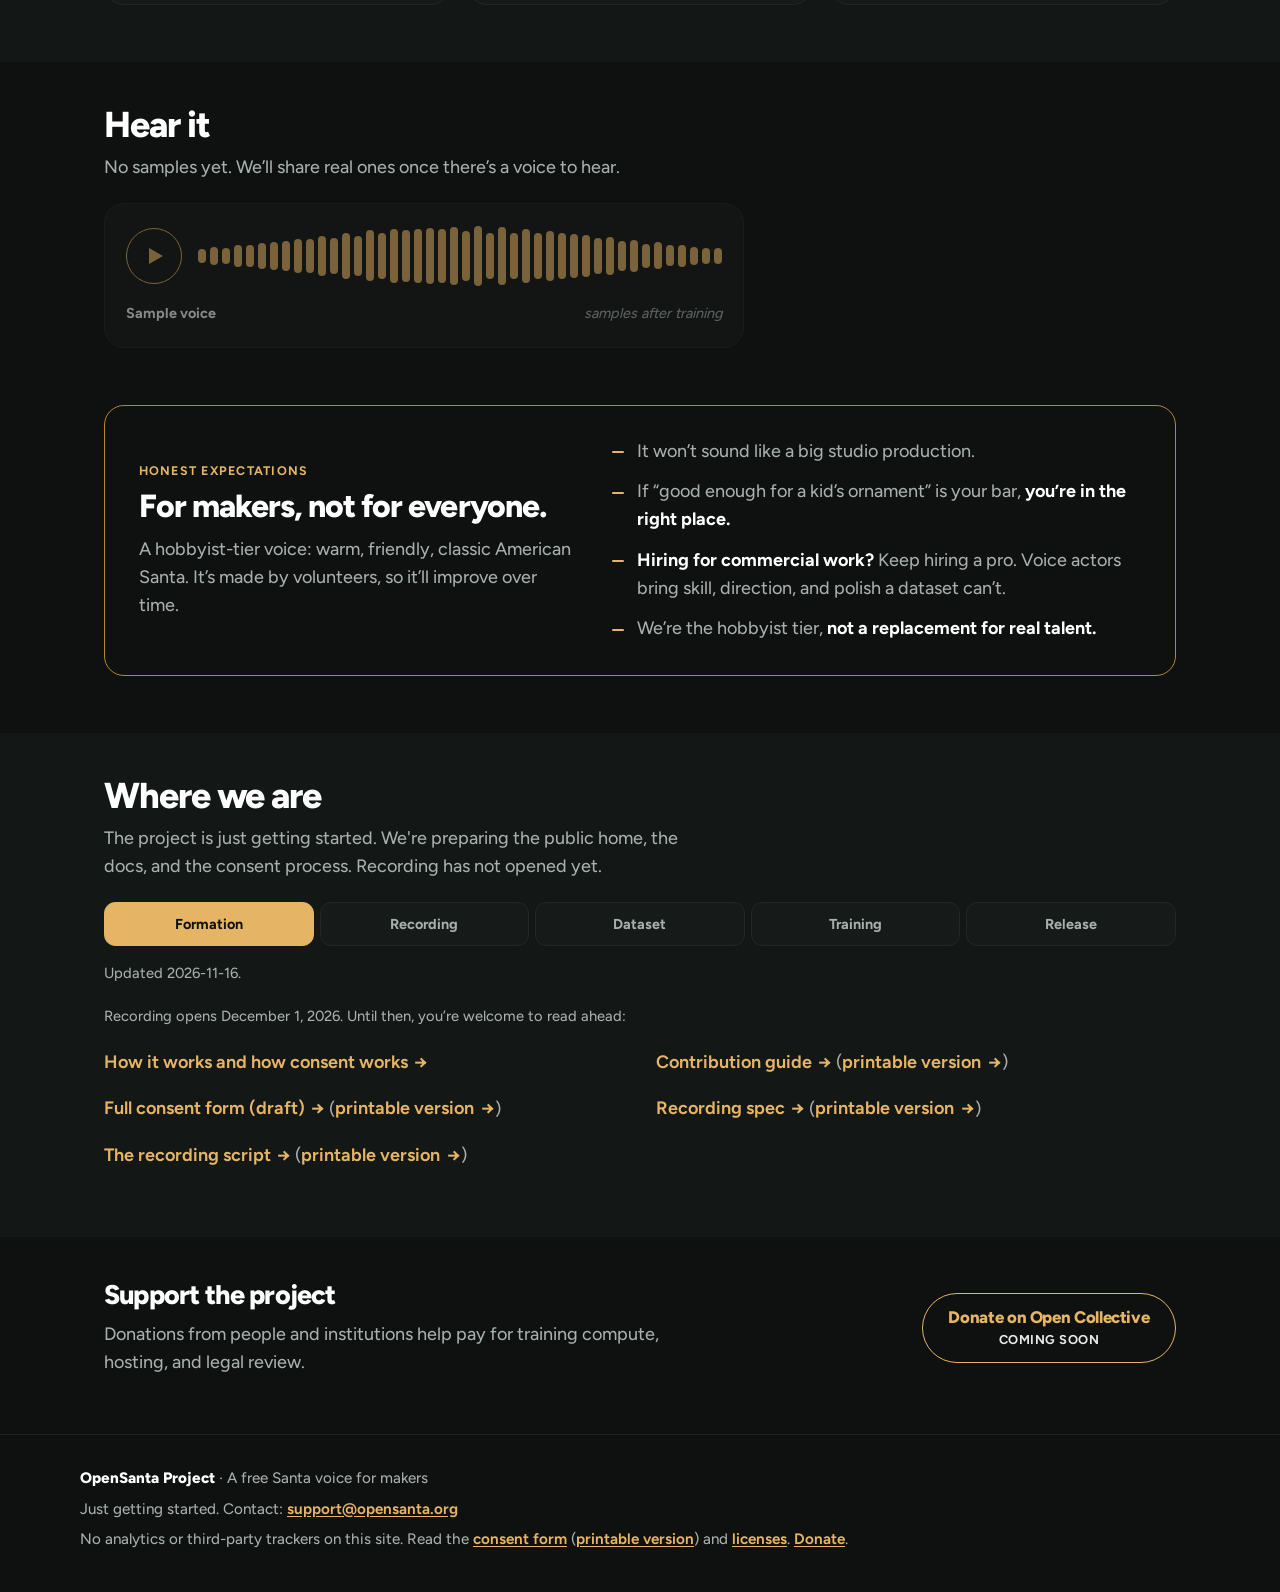
==== commit db45bb4d: "Home page: maker-focused redesign" ====
--- a/index.html
+++ b/index.html
@@ -3,8 +3,8 @@
 <head>
   <meta charset="utf-8">
   <meta name="viewport" content="width=device-width, initial-scale=1">
-  <title>OpenSanta Project — A free, open Santa voice</title>
-  <meta name="description" content="A community project to build a free, open, high-quality classic American Santa voice, with documented consent.">
+  <title>OpenSanta Project — A free Santa voice for makers</title>
+  <meta name="description" content="A free, open Santa voice for makers. Volunteers record their own Santa voice with clear consent, and we release it as an open dataset.">
   <meta name="theme-color" content="#0E1110">
   <link rel="icon" href="assets/logo/favicon.ico" sizes="any">
   <link rel="icon" href="assets/logo/favicon-32.png" type="image/png" sizes="32x32">
@@ -43,17 +43,18 @@
     </div>
   </header>
   <main id="content">
-    <section class="hero">
+    <section class="hero hero-grid">
       <div class="hero-inner">
         <div>
           <p class="kicker is-status">Just getting started</p>
-          <h1>A free Santa voice, made by volunteers.</h1>
-          <p class="lead">A classic American Santa text-to-speech voice that anyone can use, recorded with consent and owned by no one company.</p>
+          <h1>A free Santa voice for <span class="is-gold-text">makers.</span></h1>
+          <p class="lead">You’re building an ornament, a craft, a little holiday gadget. You need Santa to say something. You don’t want a license headache. That’s who this is for.</p>
           <div class="cta-row">
             <a class="cta-btn" id="record" href="#status">
               <span class="cta-main">Record your voice</span>
               <span class="cta-badge">Opens Dec 1</span>
             </a>
+            <a class="ghost-link" href="#how">How it works</a>
           </div>
         </div>
         <figure class="hero-logo">
@@ -62,127 +63,185 @@
       </div>
     </section>
 
-    <div class="wave-break" aria-hidden="true">
-      <svg viewBox="0 0 220 150" width="280" height="191" focusable="false">
-        <g fill="#E5B464">
-          <rect class="eq-bar" x="8" y="70" width="12" height="60" rx="6"/>
-          <rect class="eq-bar" x="32" y="46" width="12" height="84" rx="6"/>
-          <rect class="eq-bar" x="56" y="28" width="12" height="102" rx="6"/>
-          <rect class="eq-bar" x="80" y="16" width="12" height="114" rx="6"/>
-          <rect class="eq-bar" x="104" y="6" width="14" height="128" rx="7"/>
-          <rect class="eq-bar" x="130" y="16" width="12" height="114" rx="6"/>
-          <rect class="eq-bar" x="154" y="28" width="12" height="102" rx="6"/>
-          <rect class="eq-bar" x="178" y="46" width="12" height="84" rx="6"/>
-          <rect class="eq-bar" x="202" y="70" width="12" height="60" rx="6"/>
-        </g>
-      </svg>
+    <div class="spec" aria-label="Quick specs">
+      <dl class="spec-grid">
+        <div class="spec-cell"><dt>Dataset license</dt><dd>CC BY 4.0 (planned)</dd></div>
+        <div class="spec-cell"><dt>Format</dt><dd class="is-tbd">tbd</dd></div>
+        <div class="spec-cell"><dt>Runs on</dt><dd class="is-tbd">tbd</dd></div>
+        <div class="spec-cell"><dt>Status</dt><dd>formation</dd></div>
+      </dl>
     </div>
 
-    <section class="wrap" id="how">
+    <section class="wrap" id="build">
       <div class="section-head">
-        <h2>How it works</h2>
-      </div>
-      <div class="cards cols-3">
-        <article class="card">
-          <div class="step-top">
-            <span class="step-n is-gold" aria-hidden="true">1</span>
-          </div>
-          <h3>Record</h3>
-          <p>Volunteers record their own Santa voice from a shared script.</p>
+        <p class="eyebrow">For your workbench</p>
+        <h2>What you could build</h2>
+        <p>Small things that need Santa to say something.</p>
+      </div>
+      <div class="build-tiles">
+        <article class="build-tile">
+          <div class="build-art"><svg viewBox="0 0 300 170" aria-hidden="true" focusable="false">
+            <rect x="22" y="45" width="150" height="80" rx="6"/>
+            <rect x="10" y="73" width="16" height="24" rx="3"/>
+            <circle cx="36" cy="55" r="2.2"/><circle cx="36" cy="115" r="2.2"/><circle cx="46" cy="55" r="2.2"/><circle cx="46" cy="115" r="2.2"/><circle cx="56" cy="55" r="2.2"/><circle cx="56" cy="115" r="2.2"/><circle cx="66" cy="55" r="2.2"/><circle cx="66" cy="115" r="2.2"/><circle cx="76" cy="55" r="2.2"/><circle cx="76" cy="115" r="2.2"/><circle cx="86" cy="55" r="2.2"/><circle cx="86" cy="115" r="2.2"/><circle cx="96" cy="55" r="2.2"/><circle cx="96" cy="115" r="2.2"/><circle cx="106" cy="55" r="2.2"/><circle cx="106" cy="115" r="2.2"/><circle cx="116" cy="55" r="2.2"/><circle cx="116" cy="115" r="2.2"/><circle cx="126" cy="55" r="2.2"/><circle cx="126" cy="115" r="2.2"/><circle cx="136" cy="55" r="2.2"/><circle cx="136" cy="115" r="2.2"/><circle cx="146" cy="55" r="2.2"/><circle cx="146" cy="115" r="2.2"/><circle cx="156" cy="55" r="2.2"/><circle cx="156" cy="115" r="2.2"/>
+            <rect x="62" y="65" width="62" height="40" rx="3"/>
+            <path d="M72 75 h42 M72 85 h42 M72 95 h28"/>
+            <path d="M132 70 h12 v8 h-12 v8 h12 v8 h-12 v8 h12"/>
+            <rect x="36" y="68" width="10" height="10" rx="2"/><rect x="36" y="92" width="10" height="10" rx="2"/>
+            <path d="M156 115 C 176 140, 196 130, 214 108"/>
+            <path d="M146 115 C 170 150, 200 140, 218 116"/>
+            <circle cx="240" cy="85" r="28"/>
+            <circle cx="240" cy="85" r="16"/>
+            <circle cx="240" cy="85" r="5"/>
+            <path d="M276 68 a 26 26 0 0 1 0 34"/>
+            <path d="M286 58 a 40 40 0 0 1 0 54"/>
+          </svg></div>
+          <div class="build-body">
+            <h3>A talking ornament</h3>
+            <p>A small dev board, a little speaker, and a few lines from Santa.</p>
+          </div>
         </article>
-        <article class="card">
-          <div class="step-top">
-            <span class="step-n is-green" aria-hidden="true">2</span>
-          </div>
-          <h3>Publish</h3>
-          <p>Reviewed recordings may be published as an open dataset under CC BY 4.0.</p>
+        <article class="build-tile">
+          <div class="build-art"><svg viewBox="0 0 300 170" aria-hidden="true" focusable="false">
+            <rect x="50" y="28" width="196" height="118" rx="8"/>
+            <circle cx="62" cy="40" r="4.5"/><circle cx="62" cy="134" r="4.5"/><circle cx="214" cy="40" r="4.5"/><circle cx="214" cy="134" r="4.5"/>
+            <circle cx="78" cy="38" r="1.8"/><circle cx="78" cy="45" r="1.8"/><circle cx="84" cy="38" r="1.8"/><circle cx="84" cy="45" r="1.8"/><circle cx="90" cy="38" r="1.8"/><circle cx="90" cy="45" r="1.8"/><circle cx="96" cy="38" r="1.8"/><circle cx="96" cy="45" r="1.8"/><circle cx="102" cy="38" r="1.8"/><circle cx="102" cy="45" r="1.8"/><circle cx="108" cy="38" r="1.8"/><circle cx="108" cy="45" r="1.8"/><circle cx="114" cy="38" r="1.8"/><circle cx="114" cy="45" r="1.8"/><circle cx="120" cy="38" r="1.8"/><circle cx="120" cy="45" r="1.8"/><circle cx="126" cy="38" r="1.8"/><circle cx="126" cy="45" r="1.8"/><circle cx="132" cy="38" r="1.8"/><circle cx="132" cy="45" r="1.8"/><circle cx="138" cy="38" r="1.8"/><circle cx="138" cy="45" r="1.8"/><circle cx="144" cy="38" r="1.8"/><circle cx="144" cy="45" r="1.8"/><circle cx="150" cy="38" r="1.8"/><circle cx="150" cy="45" r="1.8"/><circle cx="156" cy="38" r="1.8"/><circle cx="156" cy="45" r="1.8"/><circle cx="162" cy="38" r="1.8"/><circle cx="162" cy="45" r="1.8"/><circle cx="168" cy="38" r="1.8"/><circle cx="168" cy="45" r="1.8"/><circle cx="174" cy="38" r="1.8"/><circle cx="174" cy="45" r="1.8"/><circle cx="180" cy="38" r="1.8"/><circle cx="180" cy="45" r="1.8"/><circle cx="186" cy="38" r="1.8"/><circle cx="186" cy="45" r="1.8"/><circle cx="192" cy="38" r="1.8"/><circle cx="192" cy="45" r="1.8"/><circle cx="198" cy="38" r="1.8"/><circle cx="198" cy="45" r="1.8"/>
+            <rect x="96" y="70" width="40" height="40" rx="3"/>
+            <rect x="104" y="78" width="24" height="24" rx="2"/>
+            <rect x="148" y="72" width="26" height="36" rx="2"/>
+            <rect x="230" y="56" width="36" height="22" rx="2"/>
+            <rect x="230" y="84" width="36" height="22" rx="2"/>
+            <rect x="226" y="112" width="40" height="28" rx="2"/>
+            <rect x="80" y="138" width="16" height="12" rx="2"/><rect x="106" y="138" width="16" height="12" rx="2"/><rect x="134" y="138" width="20" height="12" rx="2"/>
+            <circle cx="66" cy="96" r="7"/><circle cx="66" cy="96" r="2.5"/>
+            <path d="M40 84 a 16 16 0 0 0 0 24"/>
+            <path d="M30 76 a 28 28 0 0 0 0 40"/>
+          </svg></div>
+          <div class="build-body">
+            <h3>A Santa phone or desk prop</h3>
+            <p>A small single-board computer, tucked inside something festive.</p>
+          </div>
         </article>
-        <article class="card">
-          <div class="step-top">
-            <span class="step-n is-gold" aria-hidden="true">3</span>
-          </div>
-          <h3>Train</h3>
-          <p>Those recordings are used to train a Santa voice anyone can use.</p>
+        <article class="build-tile">
+          <div class="build-art"><svg viewBox="0 0 300 170" aria-hidden="true" focusable="false">
+            <path d="M60 92 C 60 76 74 70 90 73 L 150 73 C 166 70 180 76 180 92 L 192 134 C 196 150 176 156 166 144 L 154 128 L 86 128 L 74 144 C 64 156 44 150 48 134 Z"/>
+            <path d="M82 92 h18 M91 83 v18"/>
+            <circle cx="150" cy="88" r="4.5"/><circle cx="162" cy="100" r="4.5"/><circle cx="138" cy="100" r="4.5"/><circle cx="150" cy="112" r="4.5"/>
+            <circle cx="104" cy="116" r="6"/><circle cx="136" cy="116" r="6"/>
+            <path d="M192 18 h78 a 14 14 0 0 1 14 14 v28 a 14 14 0 0 1 -14 14 h-52 l-20 16 l4 -16 h-10 a 14 14 0 0 1 -14 -14 v-28 a 14 14 0 0 1 14 -14 Z"/>
+            <path d="M196 38 h66 M196 54 h42"/>
+          </svg></div>
+          <div class="build-body">
+            <h3>Games and stories</h3>
+            <p>A Santa character for a holiday game or a bedtime story.</p>
+          </div>
         </article>
       </div>
-    </section>
-
-    <section class="band" id="why">
+      <p class="caption-note">Ideas, not products. We don’t make or sell any of these.</p>
+    </section>
+
+    <section class="band" id="how">
       <div class="wrap">
         <div class="section-head">
-          <h2>Why it’s open</h2>
+          <h2>How it works</h2>
         </div>
         <div class="cards cols-3">
           <article class="card">
-            <svg class="icon-accent" viewBox="0 0 32 32" aria-hidden="true" focusable="false">
-              <circle cx="16" cy="10" r="4" fill="currentColor"/>
-              <circle cx="7" cy="13" r="3.2" fill="currentColor" opacity="0.7"/>
-              <circle cx="25" cy="13" r="3.2" fill="currentColor" opacity="0.7"/>
-              <path d="M8 24c0-4 3.6-6.5 8-6.5S24 20 24 24" fill="none" stroke="currentColor" stroke-width="2.4" stroke-linecap="round"/>
-              <path d="M4.5 24c.4-2.8 2.4-4.5 5-4.8" fill="none" stroke="currentColor" stroke-width="2.2" stroke-linecap="round" opacity="0.7"/>
-              <path d="M27.5 24c-.4-2.8-2.4-4.5-5-4.8" fill="none" stroke="currentColor" stroke-width="2.2" stroke-linecap="round" opacity="0.7"/>
-            </svg>
-            <h3>Santa belongs to everyone</h3>
-            <p>His voice should be free, open, and owned by no one company.</p>
+            <div class="step-top">
+              <span class="step-n is-gold" aria-hidden="true">1</span>
+            </div>
+            <h3>Record</h3>
+            <p>Volunteers, 18 and up, record a short script in their own Santa voice, with clear consent.</p>
           </article>
           <article class="card">
-            <svg class="icon-accent" viewBox="0 0 32 32" aria-hidden="true" focusable="false">
-              <rect x="6" y="6" width="20" height="6" rx="2" fill="currentColor"/>
-              <rect x="6" y="14" width="20" height="6" rx="2" fill="currentColor" opacity="0.75"/>
-              <rect x="6" y="22" width="20" height="6" rx="2" fill="currentColor" opacity="0.5"/>
-            </svg>
-            <h3>An open dataset</h3>
-            <p>It may be published under CC BY 4.0, including commercially, with credit.</p>
+            <div class="step-top">
+              <span class="step-n is-green" aria-hidden="true">2</span>
+            </div>
+            <h3>Release</h3>
+            <p>We check the clips and release one clean dataset under CC BY 4.0. Use it, just give credit.</p>
           </article>
           <article class="card">
-            <svg class="icon-accent" viewBox="0 0 32 32" aria-hidden="true" focusable="false">
-              <rect x="4" y="11" width="8" height="10" rx="1.5" fill="currentColor"/>
-              <path d="M14 11c4 2.2 4 7.8 0 10" fill="none" stroke="currentColor" stroke-width="2.4" stroke-linecap="round"/>
-              <path d="M19 8c6 4 6 12 0 16" fill="none" stroke="currentColor" stroke-width="2.4" stroke-linecap="round"/>
-              <path d="M24 5c8 5.5 8 16.5 0 22" fill="none" stroke="currentColor" stroke-width="2.4" stroke-linecap="round"/>
-            </svg>
-            <h3>A public Santa voice</h3>
-            <p>A free, classic American Santa TTS voice for stories, games, and other lawful projects.</p>
+            <div class="step-top">
+              <span class="step-n is-gold" aria-hidden="true">3</span>
+            </div>
+            <h3>Train</h3>
+            <p>The voice trained from that dataset will be free too.</p>
           </article>
         </div>
       </div>
     </section>
 
-    <section class="wrap" id="status">
+    <section class="wrap" id="listen">
       <div class="section-head">
-        <h2>Where we are</h2>
-        <p class="tracker-note" data-status-note>The project is just getting started. We're preparing the public home, the docs, and the consent process. Recording has not opened yet.</p>
-      </div>
-      <div class="status-mobile">
-        <p class="status-kicker" data-status-step>Step 1 of 5: Formation</p>
-        <div class="progress-thin" role="progressbar" aria-valuemin="1" aria-valuemax="5" aria-valuenow="1" aria-label="Step 1 of 5: Formation"><span></span></div>
-      </div>
-      <ol class="tracker" data-current="formation" aria-label="Project progress">
-        <li class="is-current" data-stage="formation" aria-current="step"><span class="stage-label">Formation</span></li>
-        <li class="is-upcoming" data-stage="recording"><span class="stage-label">Recording</span></li>
-        <li class="is-upcoming" data-stage="dataset"><span class="stage-label">Dataset</span></li>
-        <li class="is-upcoming" data-stage="training"><span class="stage-label">Training</span></li>
-        <li class="is-upcoming" data-stage="release"><span class="stage-label">Release</span></li>
-      </ol>
-
-      <p class="tracker-note tracker-updated"><span data-status-updated>Updated 2026-11-16.</span></p>
-      <p class="small" style="margin-top:1.25rem;">Until recording opens, you’re welcome to read ahead:</p>
-      <ul class="doc-links">
-        <li><a href="how-it-works.html">How it works and how consent works</a></li>
-        <li><a href="docs/pdf/contributing.pdf">Contribution guide</a> (<a href="docs/pdf/print/contributing.pdf">printable version</a>)</li>
-        <li><a href="docs/pdf/consent.pdf">Full consent form (draft)</a> (<a href="docs/pdf/print/consent.pdf">printable version</a>)</li>
-        <li><a href="docs/pdf/audio-spec.pdf">Recording spec</a> (<a href="docs/pdf/print/audio-spec.pdf">printable version</a>)</li>
-        <li><a href="docs/pdf/recording-script.pdf">The recording script</a> (<a href="docs/pdf/print/recording-script.pdf">printable version</a>)</li>
-      </ul>
-    </section>
-
-    <section class="wrap support" id="support">
-      <h2>Support the project</h2>
-      <p>Donations from people and institutions help pay for training compute, hosting, and legal review.</p>
-      <a class="btn-donate" href="donate.html">
-        <span class="cta-main">Donate on Open Collective</span>
-        <span class="cta-badge">Coming soon</span>
-      </a>
+        <h2>Hear it</h2>
+        <p>No samples yet. We’ll share real ones once there’s a voice to hear.</p>
+      </div>
+      <div class="sample-player" aria-disabled="true">
+        <div class="sample-row">
+          <span class="sample-play" aria-hidden="true"><svg viewBox="0 0 20 20" focusable="false"><path d="M4 2 L18 10 L4 18 Z"/></svg></span>
+          <div class="sample-wave" aria-hidden="true"><i style="height:22%"></i><i style="height:30%"></i><i style="height:27%"></i><i style="height:36%"></i><i style="height:36%"></i><i style="height:43%"></i><i style="height:46%"></i><i style="height:50%"></i><i style="height:57%"></i><i style="height:56%"></i><i style="height:68%"></i><i style="height:60%"></i><i style="height:78%"></i><i style="height:66%"></i><i style="height:85%"></i><i style="height:77%"></i><i style="height:90%"></i><i style="height:86%"></i><i style="height:91%"></i><i style="height:93%"></i><i style="height:89%"></i><i style="height:98%"></i><i style="height:84%"></i><i style="height:99%"></i><i style="height:78%"></i><i style="height:97%"></i><i style="height:78%"></i><i style="height:91%"></i><i style="height:78%"></i><i style="height:82%"></i><i style="height:76%"></i><i style="height:72%"></i><i style="height:71%"></i><i style="height:60%"></i><i style="height:63%"></i><i style="height:49%"></i><i style="height:54%"></i><i style="height:40%"></i><i style="height:45%"></i><i style="height:35%"></i><i style="height:36%"></i><i style="height:30%"></i><i style="height:28%"></i><i style="height:26%"></i></div>
+        </div>
+        <div class="sample-meta"><strong>Sample voice</strong><span>samples after training</span></div>
+      </div>
+    </section>
+
+    <section class="wrap makers-wrap" id="makers">
+      <div class="makers-card">
+        <div>
+          <p class="eyebrow">Honest expectations</p>
+          <h2>For makers, not for everyone.</h2>
+          <p class="makers-intro">A hobbyist-tier voice: warm, friendly, classic American Santa. It’s made by volunteers, so it’ll improve over time.</p>
+        </div>
+        <ul>
+          <li>It won’t sound like a big studio production.</li>
+          <li>If “good enough for a kid’s ornament” is your bar, <strong>you’re in the right place.</strong></li>
+          <li><strong>Hiring for commercial work?</strong> Keep hiring a pro. Voice actors bring skill, direction, and polish a dataset can’t.</li>
+          <li>We’re the hobbyist tier, <strong>not a replacement for real talent.</strong></li>
+        </ul>
+      </div>
+    </section>
+
+    <section class="band" id="status">
+      <div class="wrap">
+        <div class="section-head">
+          <h2>Where we are</h2>
+          <p class="tracker-note" data-status-note>The project is just getting started. We're preparing the public home, the docs, and the consent process. Recording has not opened yet.</p>
+        </div>
+        <div class="status-mobile">
+          <p class="status-kicker" data-status-step>Step 1 of 5: Formation</p>
+          <div class="progress-thin" role="progressbar" aria-valuemin="1" aria-valuemax="5" aria-valuenow="1" aria-label="Step 1 of 5: Formation"><span></span></div>
+        </div>
+        <ol class="tracker" data-current="formation" aria-label="Project progress">
+          <li class="is-current" data-stage="formation" aria-current="step"><span class="stage-label">Formation</span></li>
+          <li class="is-upcoming" data-stage="recording"><span class="stage-label">Recording</span></li>
+          <li class="is-upcoming" data-stage="dataset"><span class="stage-label">Dataset</span></li>
+          <li class="is-upcoming" data-stage="training"><span class="stage-label">Training</span></li>
+          <li class="is-upcoming" data-stage="release"><span class="stage-label">Release</span></li>
+        </ol>
+
+        <p class="tracker-note tracker-updated"><span data-status-updated>Updated 2026-11-16.</span></p>
+        <p class="small" style="margin-top:1.25rem;">Recording opens December 1, 2026. Until then, you’re welcome to read ahead:</p>
+        <ul class="doc-links">
+          <li><a href="how-it-works.html">How it works and how consent works</a></li>
+          <li><a href="docs/pdf/contributing.pdf">Contribution guide</a> (<a href="docs/pdf/print/contributing.pdf">printable version</a>)</li>
+          <li><a href="docs/pdf/consent.pdf">Full consent form (draft)</a> (<a href="docs/pdf/print/consent.pdf">printable version</a>)</li>
+          <li><a href="docs/pdf/audio-spec.pdf">Recording spec</a> (<a href="docs/pdf/print/audio-spec.pdf">printable version</a>)</li>
+          <li><a href="docs/pdf/recording-script.pdf">The recording script</a> (<a href="docs/pdf/print/recording-script.pdf">printable version</a>)</li>
+        </ul>
+      </div>
+    </section>
+
+    <section class="wrap" id="support">
+      <div class="support support-row">
+        <div>
+          <h2>Support the project</h2>
+          <p>Donations from people and institutions help pay for training compute, hosting, and legal review.</p>
+        </div>
+        <a class="btn-donate" href="donate.html">
+          <span class="cta-main">Donate on Open Collective</span>
+          <span class="cta-badge">Coming soon</span>
+        </a>
+      </div>
     </section>
   </main>
   <footer class="site-footer">
--- a/css/style.css
+++ b/css/style.css
@@ -739,3 +739,214 @@
   font-weight: 700;
 }
 .doc-links a:hover { color: var(--white); text-decoration: underline; text-underline-offset: 0.15em; }
+
+/* ===== Home page: maker layout (from the Brand Review maker concept) ===== */
+:root {
+  --mono: ui-monospace, "SFMono-Regular", Menlo, Consolas, "Liberation Mono", monospace; /* specs only */
+}
+
+/* Hero: faint graph-paper grid, like a cutting mat */
+.hero-grid { position: relative; overflow: hidden; }
+.hero-grid::before {
+  content: "";
+  position: absolute;
+  inset: 0;
+  pointer-events: none;
+  background-image:
+    linear-gradient(rgba(255, 255, 255, 0.035) 1px, transparent 1px),
+    linear-gradient(90deg, rgba(255, 255, 255, 0.035) 1px, transparent 1px),
+    linear-gradient(rgba(255, 255, 255, 0.02) 1px, transparent 1px),
+    linear-gradient(90deg, rgba(255, 255, 255, 0.02) 1px, transparent 1px);
+  background-size: 120px 120px, 120px 120px, 24px 24px, 24px 24px;
+  -webkit-mask-image: linear-gradient(to bottom, #000 70%, transparent);
+  mask-image: linear-gradient(to bottom, #000 70%, transparent);
+}
+.hero-grid .hero-inner { position: relative; padding-bottom: 2.25rem; }
+@media (min-width: 840px) {
+  .hero-grid .hero-inner { padding-bottom: 3rem; }
+}
+.is-gold-text { color: var(--gold); }
+.cta-row { display: flex; flex-wrap: wrap; align-items: center; gap: 0.9rem 1.1rem; }
+.ghost-link {
+  color: var(--text);
+  font-weight: 650;
+  text-decoration: none;
+  border-bottom: 1px solid var(--card-border);
+  padding: 0.6rem 0 2px;
+}
+.ghost-link:hover { color: var(--white); }
+@media (max-width: 839px) {
+  .cta-row { flex-direction: column; align-items: stretch; }
+  .ghost-link { align-self: center; }
+}
+
+/* Spec strip */
+.spec { max-width: var(--max); margin: 0 auto; padding: 0 1.25rem; }
+@media (min-width: 840px) { .spec { padding: 0 1.5rem; } }
+.spec-grid {
+  margin: 0;
+  display: grid;
+  grid-template-columns: 1fr 1fr;
+  background: var(--card);
+  border: 1px solid var(--card-border);
+  border-radius: 1rem;
+  overflow: hidden;
+}
+.spec-cell { padding: 0.85rem 0.9rem 0.9rem; border-left: 1px solid var(--card-border); }
+.spec-cell:nth-child(odd) { border-left: 0; }
+.spec-cell:nth-child(n+3) { border-top: 1px solid var(--card-border); }
+.spec-cell dt {
+  font-size: 0.74rem;
+  font-weight: 700;
+  letter-spacing: 0.1em;
+  text-transform: uppercase;
+  color: var(--text);
+}
+.spec-cell dd {
+  margin: 0.3rem 0 0;
+  font-family: var(--mono);
+  font-size: 0.85rem;
+  font-weight: 500;
+  color: var(--white);
+}
+.spec-cell dd.is-tbd { color: var(--gold); }
+@media (min-width: 700px) {
+  .spec-grid { grid-template-columns: repeat(4, 1fr); }
+  .spec-cell { padding: 1rem 1.25rem 1.05rem; }
+  .spec-cell:nth-child(odd) { border-left: 1px solid var(--card-border); }
+  .spec-cell:first-child { border-left: 0; }
+  .spec-cell:nth-child(n+3) { border-top: 0; }
+  .spec-cell dd { font-size: 0.98rem; }
+}
+
+/* Eyebrow label */
+.eyebrow {
+  font-weight: 700;
+  font-size: 0.78rem;
+  letter-spacing: 0.1em;
+  text-transform: uppercase;
+  color: var(--gold);
+  margin-bottom: 0.5rem;
+}
+
+/* What you could build */
+.build-tiles { display: grid; gap: 1rem; }
+@media (min-width: 700px) {
+  .build-tiles { grid-template-columns: repeat(3, 1fr); }
+}
+.build-tile {
+  background: var(--card);
+  border: 1px solid var(--card-border);
+  border-radius: var(--radius);
+  overflow: hidden;
+}
+.build-art {
+  display: grid;
+  place-items: center;
+  height: 170px;
+  border-bottom: 1px solid var(--card-border);
+  background-color: #141817;
+  background-image: radial-gradient(rgba(229, 180, 100, 0.10) 1px, transparent 1.2px);
+  background-size: 16px 16px;
+}
+.build-art svg { width: 82%; height: 145px; }
+.build-art svg * {
+  fill: none;
+  stroke: var(--gold);
+  stroke-width: 2;
+  stroke-linecap: round;
+  stroke-linejoin: round;
+}
+@media (min-width: 840px) {
+  .build-art { height: 200px; }
+  .build-art svg { height: 170px; }
+}
+.build-body { padding: 1.05rem 1.25rem 1.25rem; }
+.build-tile h3 { font-size: 1.15rem; }
+.build-tile p { margin-top: 0.3rem; font-size: 0.97rem; }
+.caption-note {
+  margin-top: 1rem;
+  font-size: 0.9rem;
+  display: flex;
+  align-items: center;
+  gap: 0.5rem;
+}
+.caption-note::before { content: ""; flex: none; width: 18px; height: 1px; background: var(--gold-deep); }
+
+/* Sample player (disabled until there are real samples) */
+.sample-player {
+  max-width: 40rem;
+  background: var(--card);
+  border: 1px solid var(--card-border);
+  border-radius: var(--radius);
+  padding: 1.4rem 1.3rem;
+  display: grid;
+  gap: 1rem;
+  opacity: 0.5;
+  pointer-events: none;
+  user-select: none;
+}
+.sample-row { display: flex; align-items: center; gap: 1rem; }
+.sample-play {
+  flex: none;
+  width: 56px;
+  height: 56px;
+  border-radius: 50%;
+  border: 1.5px solid var(--gold);
+  display: grid;
+  place-items: center;
+}
+.sample-play svg { width: 20px; height: 20px; margin-left: 3px; fill: var(--gold); }
+.sample-wave { flex: 1; display: flex; align-items: center; gap: 4px; height: 60px; min-width: 0; }
+.sample-wave i { flex: 1; background: var(--gold); border-radius: 99px; }
+.sample-meta { display: flex; justify-content: space-between; gap: 1rem; font-size: 0.9rem; }
+.sample-meta strong { color: var(--white); font-weight: 700; }
+.sample-meta span { font-style: italic; }
+
+/* For makers, not for everyone (one calm outline card) */
+.makers-wrap { padding-top: 0; }
+.makers-card {
+  border: 1.5px solid var(--gold-deep);
+  border-radius: var(--radius);
+  padding: 1.5rem 1.3rem;
+  display: grid;
+  gap: 1.3rem;
+}
+.makers-card h2 { font-size: clamp(1.65rem, 4vw, 2rem); }
+.makers-intro { margin-top: 0.7rem; }
+.makers-card ul { margin: 0; padding: 0; list-style: none; display: grid; gap: 0.8rem; }
+.makers-card li { position: relative; padding-left: 1.6rem; }
+.makers-card li::before {
+  content: "";
+  position: absolute;
+  left: 0;
+  top: 0.75em;
+  width: 0.75rem;
+  height: 2px;
+  background: var(--gold);
+  border-radius: 2px;
+}
+.makers-card li strong { color: var(--white); }
+@media (min-width: 840px) {
+  .makers-card {
+    grid-template-columns: minmax(0, 0.9fr) minmax(0, 1.1fr);
+    gap: 2.5rem;
+    padding: 2rem 2.1rem;
+    align-items: center;
+  }
+}
+
+/* Support row */
+.support-row {
+  display: flex;
+  flex-direction: column;
+  align-items: flex-start;
+  gap: 1.2rem;
+  text-align: left;
+}
+.support-row p { margin-left: 0; margin-right: 0; }
+.support-row .btn-donate { margin-top: 0; align-self: stretch; }
+@media (min-width: 840px) {
+  .support-row { flex-direction: row; align-items: center; justify-content: space-between; gap: 2rem; }
+  .support-row .btn-donate { align-self: auto; flex: none; }
+}
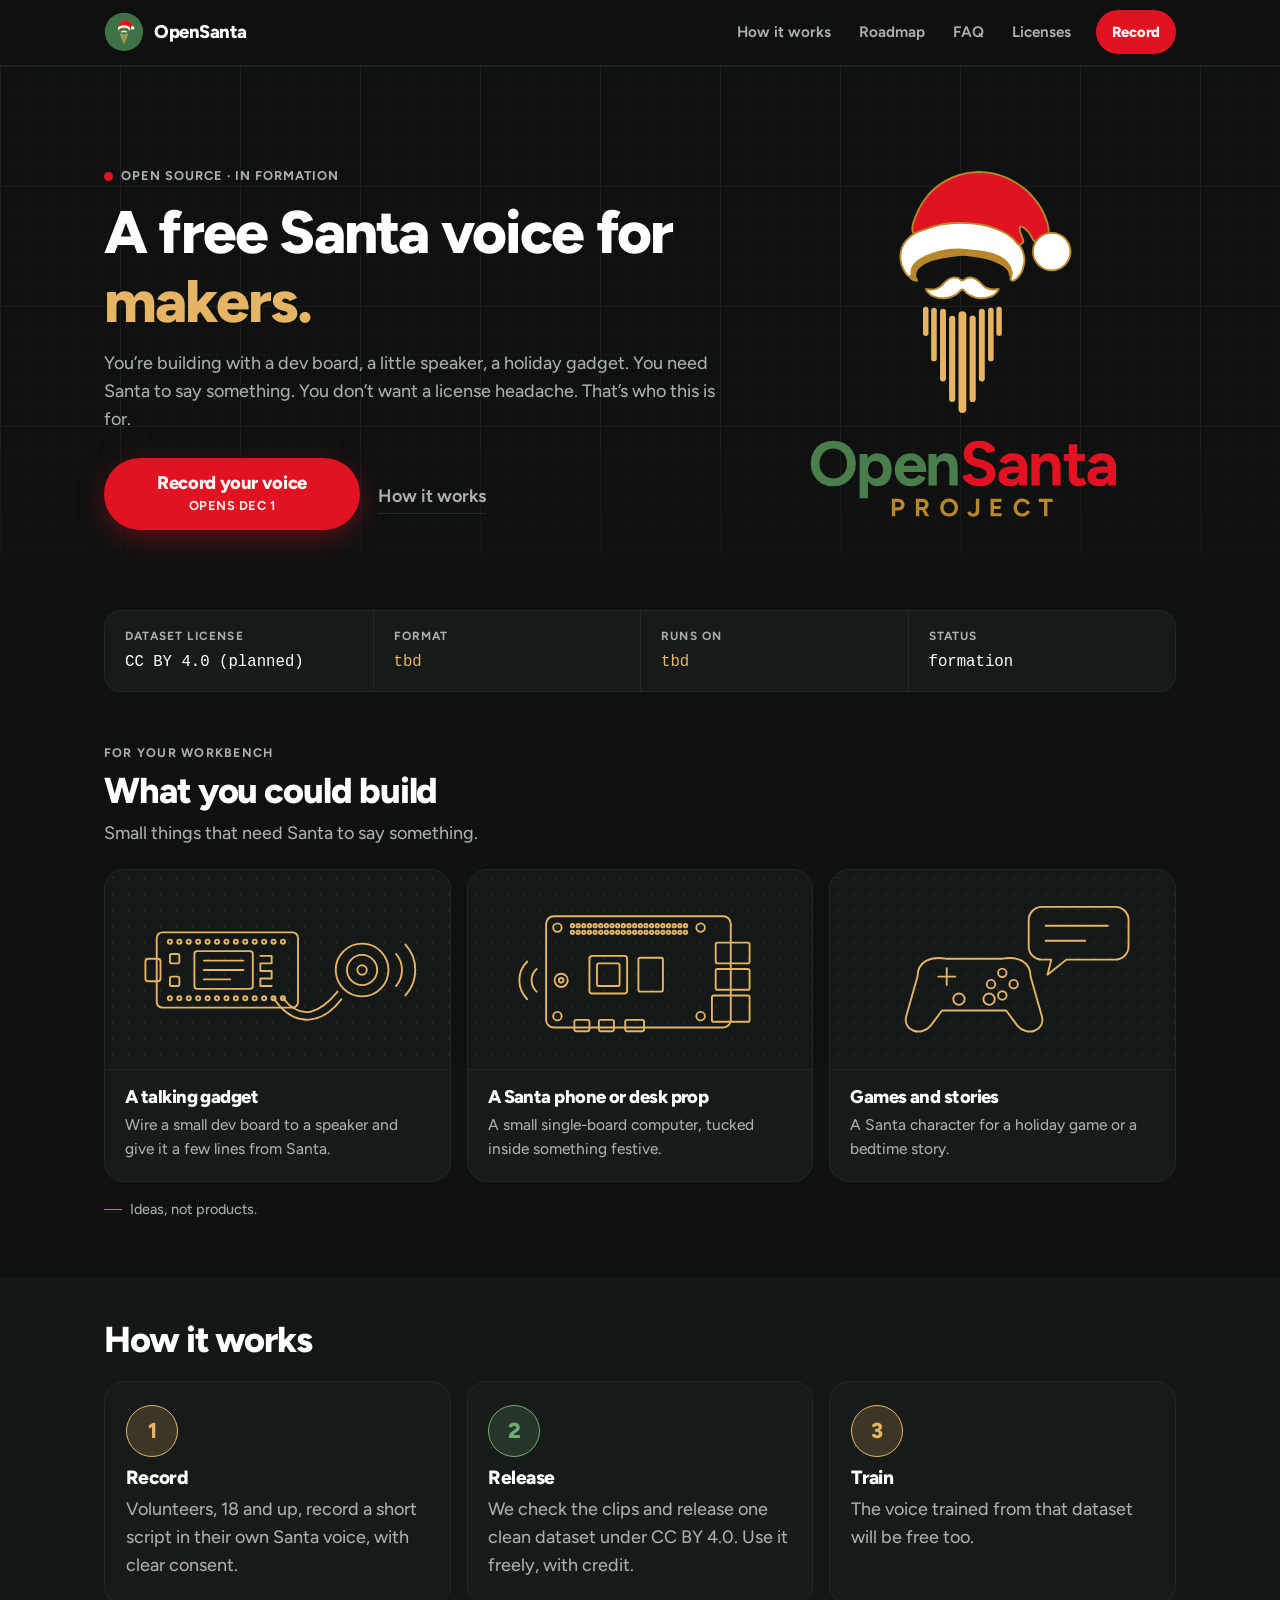
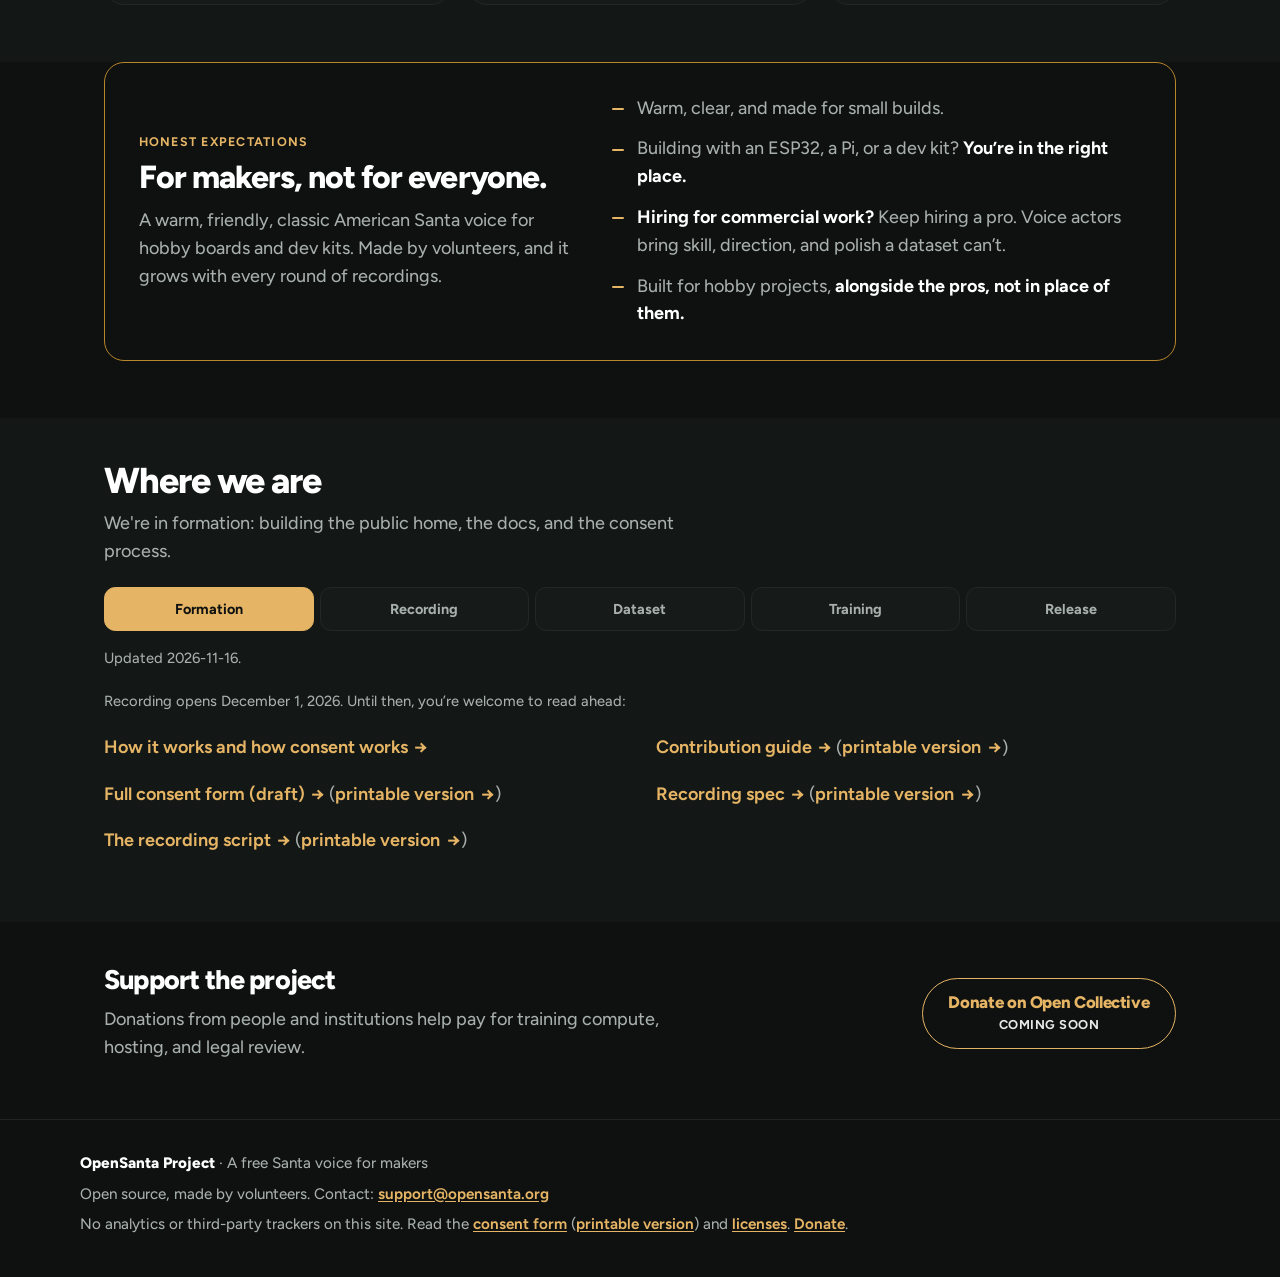
==== commit 3a7583f3: "Home page: confident maker wording, remove sample player" ====
--- a/index.html
+++ b/index.html
@@ -46,9 +46,9 @@
     <section class="hero hero-grid">
       <div class="hero-inner">
         <div>
-          <p class="kicker is-status">Just getting started</p>
+          <p class="kicker is-status">Open source · In formation</p>
           <h1>A free Santa voice for <span class="is-gold-text">makers.</span></h1>
-          <p class="lead">You’re building an ornament, a craft, a little holiday gadget. You need Santa to say something. You don’t want a license headache. That’s who this is for.</p>
+          <p class="lead">You’re building with a dev board, a little speaker, a holiday gadget. You need Santa to say something. You don’t want a license headache. That’s who this is for.</p>
           <div class="cta-row">
             <a class="cta-btn" id="record" href="#status">
               <span class="cta-main">Record your voice</span>
@@ -97,8 +97,8 @@
             <path d="M286 58 a 40 40 0 0 1 0 54"/>
           </svg></div>
           <div class="build-body">
-            <h3>A talking ornament</h3>
-            <p>A small dev board, a little speaker, and a few lines from Santa.</p>
+            <h3>A talking gadget</h3>
+            <p>Wire a small dev board to a speaker and give it a few lines from Santa.</p>
           </div>
         </article>
         <article class="build-tile">
@@ -137,7 +137,7 @@
           </div>
         </article>
       </div>
-      <p class="caption-note">Ideas, not products. We don’t make or sell any of these.</p>
+      <p class="caption-note">Ideas, not products.</p>
     </section>
 
     <section class="band" id="how">
@@ -158,7 +158,7 @@
               <span class="step-n is-green" aria-hidden="true">2</span>
             </div>
             <h3>Release</h3>
-            <p>We check the clips and release one clean dataset under CC BY 4.0. Use it, just give credit.</p>
+            <p>We check the clips and release one clean dataset under CC BY 4.0. Use it freely, with credit.</p>
           </article>
           <article class="card">
             <div class="step-top">
@@ -171,32 +171,19 @@
       </div>
     </section>
 
-    <section class="wrap" id="listen">
-      <div class="section-head">
-        <h2>Hear it</h2>
-        <p>No samples yet. We’ll share real ones once there’s a voice to hear.</p>
-      </div>
-      <div class="sample-player" aria-disabled="true">
-        <div class="sample-row">
-          <span class="sample-play" aria-hidden="true"><svg viewBox="0 0 20 20" focusable="false"><path d="M4 2 L18 10 L4 18 Z"/></svg></span>
-          <div class="sample-wave" aria-hidden="true"><i style="height:22%"></i><i style="height:30%"></i><i style="height:27%"></i><i style="height:36%"></i><i style="height:36%"></i><i style="height:43%"></i><i style="height:46%"></i><i style="height:50%"></i><i style="height:57%"></i><i style="height:56%"></i><i style="height:68%"></i><i style="height:60%"></i><i style="height:78%"></i><i style="height:66%"></i><i style="height:85%"></i><i style="height:77%"></i><i style="height:90%"></i><i style="height:86%"></i><i style="height:91%"></i><i style="height:93%"></i><i style="height:89%"></i><i style="height:98%"></i><i style="height:84%"></i><i style="height:99%"></i><i style="height:78%"></i><i style="height:97%"></i><i style="height:78%"></i><i style="height:91%"></i><i style="height:78%"></i><i style="height:82%"></i><i style="height:76%"></i><i style="height:72%"></i><i style="height:71%"></i><i style="height:60%"></i><i style="height:63%"></i><i style="height:49%"></i><i style="height:54%"></i><i style="height:40%"></i><i style="height:45%"></i><i style="height:35%"></i><i style="height:36%"></i><i style="height:30%"></i><i style="height:28%"></i><i style="height:26%"></i></div>
-        </div>
-        <div class="sample-meta"><strong>Sample voice</strong><span>samples after training</span></div>
-      </div>
-    </section>
 
     <section class="wrap makers-wrap" id="makers">
       <div class="makers-card">
         <div>
           <p class="eyebrow">Honest expectations</p>
           <h2>For makers, not for everyone.</h2>
-          <p class="makers-intro">A hobbyist-tier voice: warm, friendly, classic American Santa. It’s made by volunteers, so it’ll improve over time.</p>
+          <p class="makers-intro">A warm, friendly, classic American Santa voice for hobby boards and dev kits. Made by volunteers, and it grows with every round of recordings.</p>
         </div>
         <ul>
-          <li>It won’t sound like a big studio production.</li>
-          <li>If “good enough for a kid’s ornament” is your bar, <strong>you’re in the right place.</strong></li>
+          <li>Warm, clear, and made for small builds.</li>
+          <li>Building with an ESP32, a Pi, or a dev kit? <strong>You’re in the right place.</strong></li>
           <li><strong>Hiring for commercial work?</strong> Keep hiring a pro. Voice actors bring skill, direction, and polish a dataset can’t.</li>
-          <li>We’re the hobbyist tier, <strong>not a replacement for real talent.</strong></li>
+          <li>Built for hobby projects, <strong>alongside the pros, not in place of them.</strong></li>
         </ul>
       </div>
     </section>
@@ -205,7 +192,7 @@
       <div class="wrap">
         <div class="section-head">
           <h2>Where we are</h2>
-          <p class="tracker-note" data-status-note>The project is just getting started. We're preparing the public home, the docs, and the consent process. Recording has not opened yet.</p>
+          <p class="tracker-note" data-status-note>We're in formation: building the public home, the docs, and the consent process.</p>
         </div>
         <div class="status-mobile">
           <p class="status-kicker" data-status-step>Step 1 of 5: Formation</p>
@@ -247,7 +234,7 @@
   <footer class="site-footer">
     <div class="footer-inner">
       <p><strong>OpenSanta Project</strong> · A free Santa voice for makers</p>
-      <p>Just getting started. Contact: <a href="mailto:support@opensanta.org">support@opensanta.org</a></p>
+      <p>Open source, made by volunteers. Contact: <a href="mailto:support@opensanta.org">support@opensanta.org</a></p>
       <p>No analytics or third-party trackers on this site. Read the <a href="docs/pdf/consent.pdf">consent form</a> (<a href="docs/pdf/print/consent.pdf">printable version</a>) and <a href="licenses.html">licenses</a>. <a href="donate.html">Donate</a>.</p>
     </div>
   </footer>
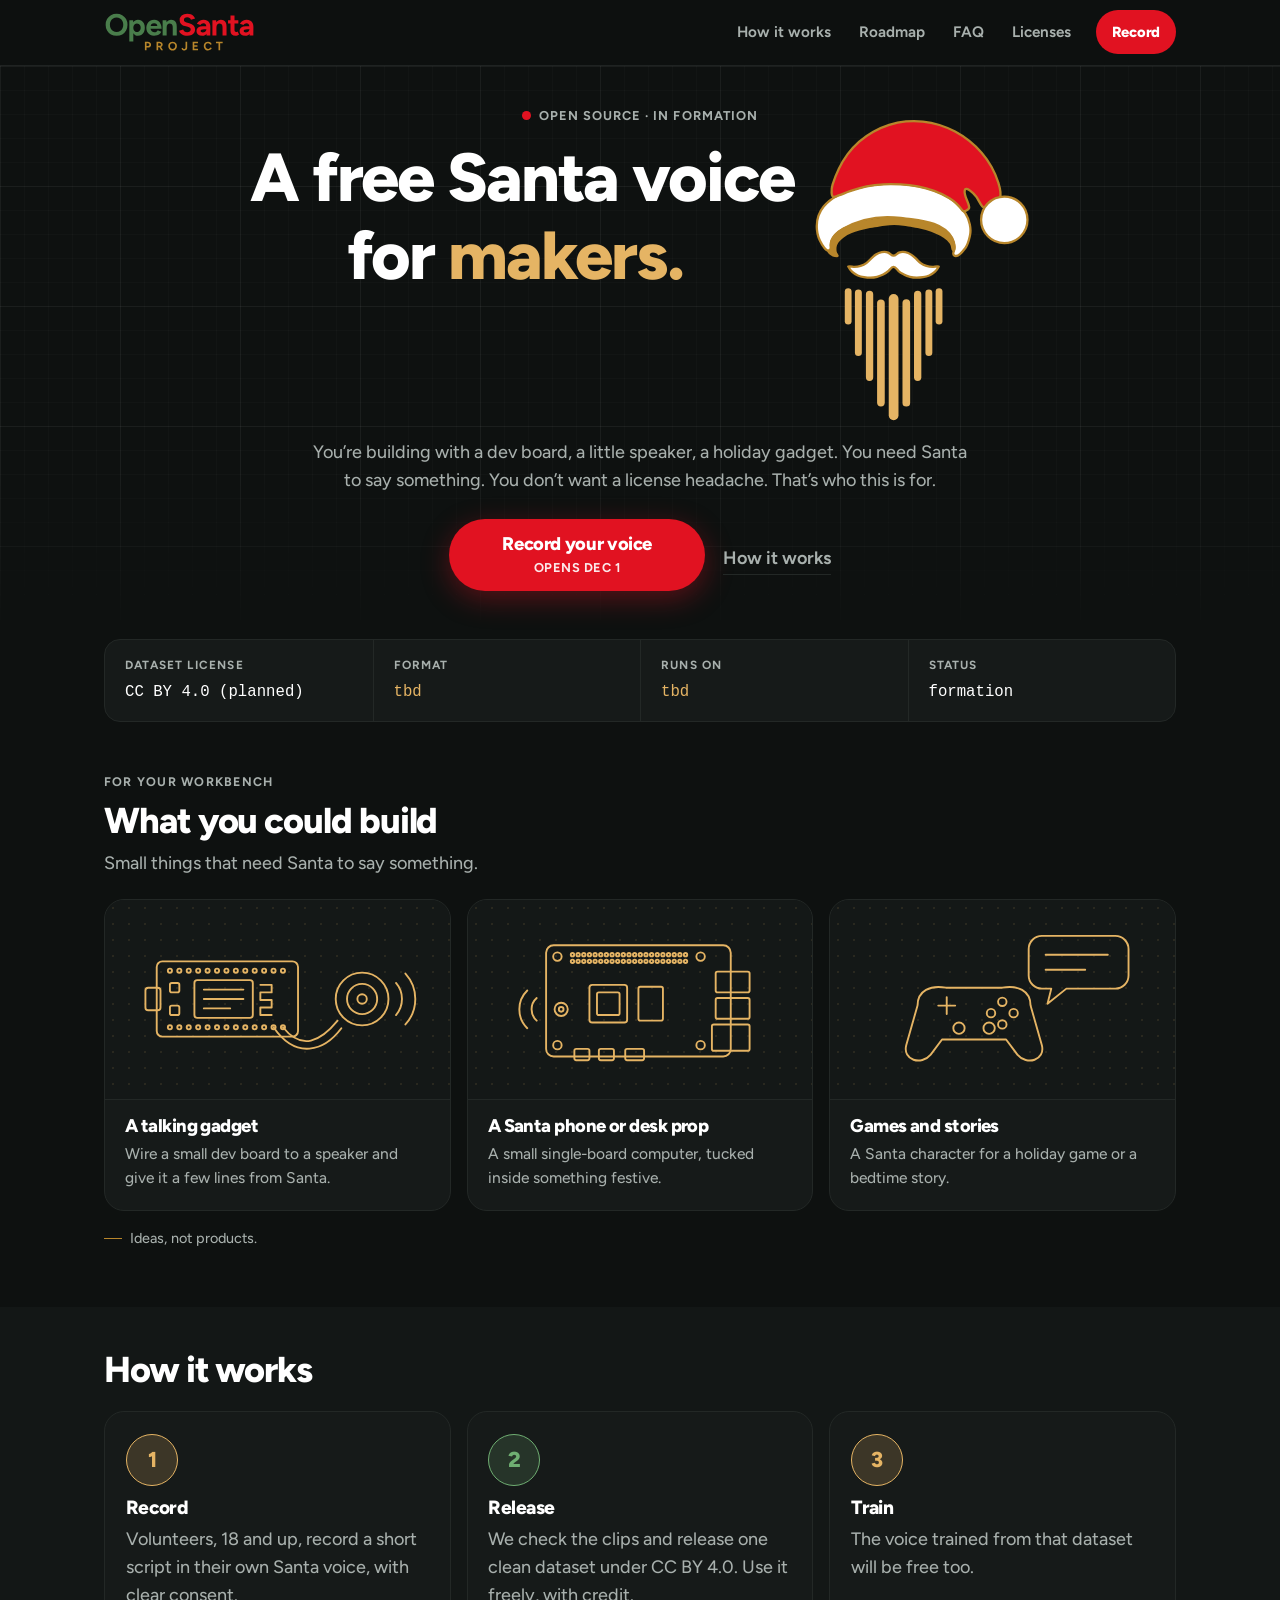
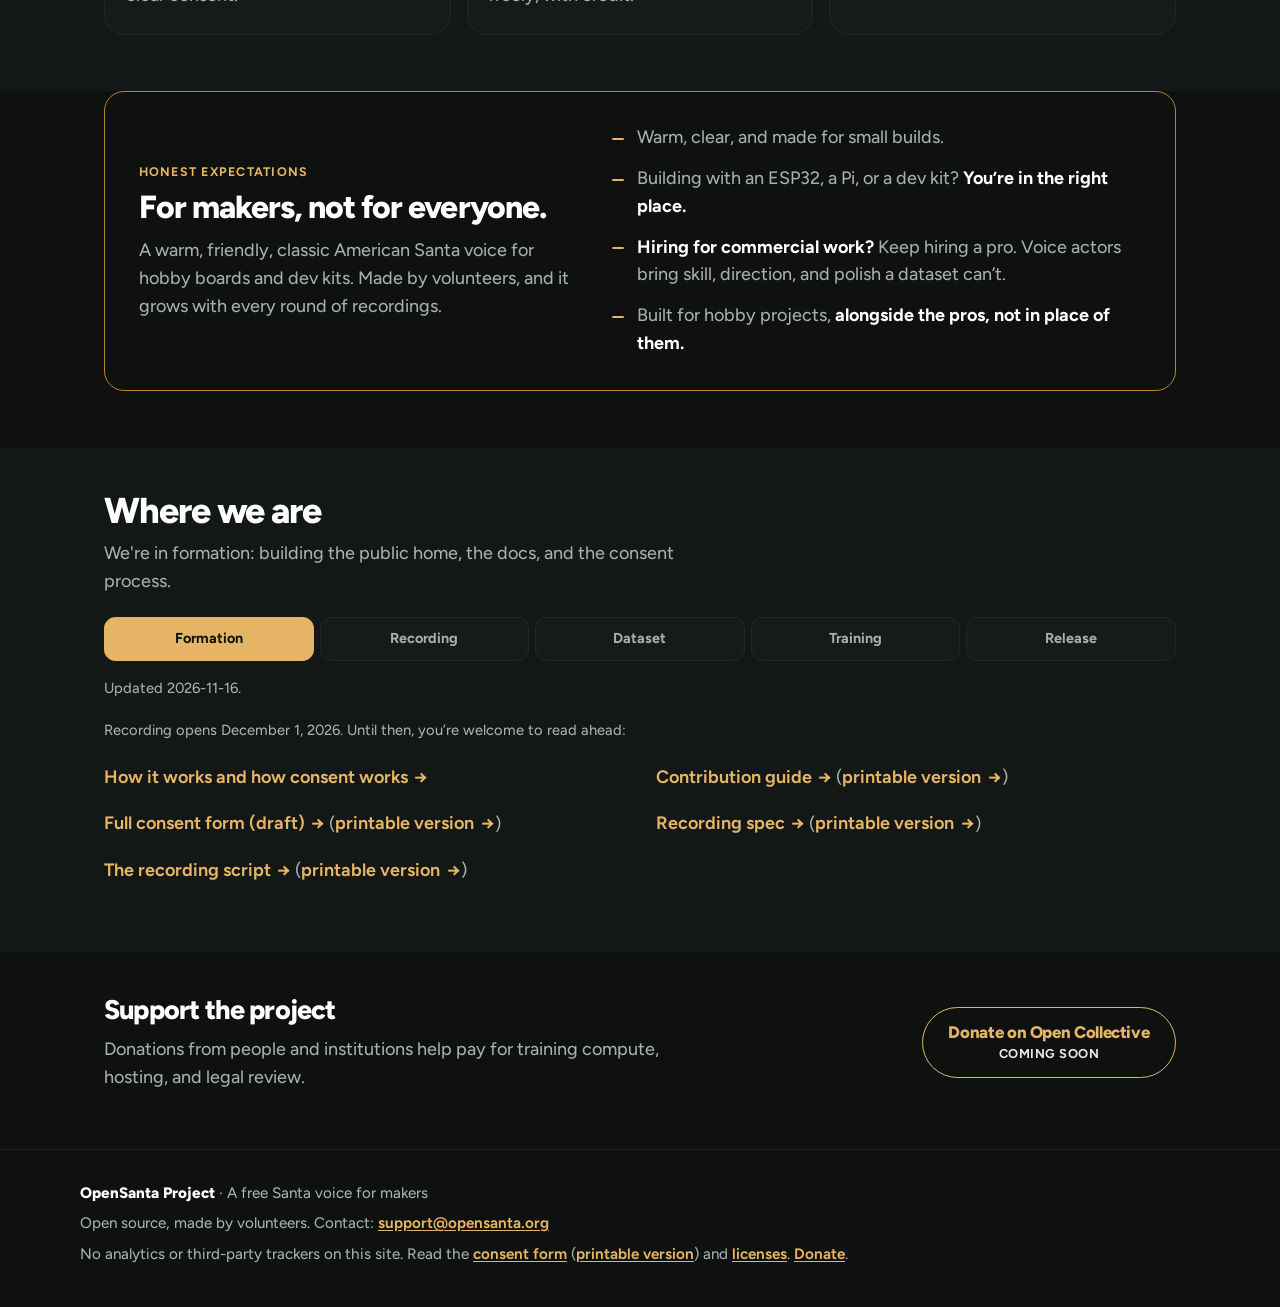
==== commit 5144fc76: "Home page: new centered layout (mockup A), Record buttons go to /record/" ====
--- a/index.html
+++ b/index.html
@@ -17,8 +17,7 @@
   <header class="site-header">
     <div class="header-inner">
       <a class="wordmark" href="index.html" aria-label="OpenSanta Project home">
-        <img src="assets/logo/opensanta-icon.svg" width="40" height="40" alt="">
-        <span class="wordmark-name">OpenSanta</span>
+        <img class="wordmark-lockup" src="assets/logo/wordmark.svg" width="740" height="196" alt="">
       </a>
       <nav class="desktop-nav" aria-label="Primary">
         <ul>
@@ -28,7 +27,7 @@
             <li><a href="licenses.html">Licenses</a></li>
         </ul>
       </nav>
-      <a class="record-pill" href="#record">Record</a>
+      <a class="record-pill" href="/record/">Record</a>
       <details class="nav-toggle">
         <summary>Menu</summary>
         <nav class="mobile-nav" aria-label="Primary">
@@ -47,19 +46,16 @@
       <div class="hero-inner">
         <div>
           <p class="kicker is-status">Open source · In formation</p>
-          <h1>A free Santa voice for <span class="is-gold-text">makers.</span></h1>
+          <h1 class="hero-title"><img class="hero-santa" src="assets/logo/santa.svg" width="440" height="594" alt="">A free Santa voice<span class="hero-break"></span> for <span class="is-gold-text">makers.</span></h1>
           <p class="lead">You’re building with a dev board, a little speaker, a holiday gadget. You need Santa to say something. You don’t want a license headache. That’s who this is for.</p>
           <div class="cta-row">
-            <a class="cta-btn" id="record" href="#status">
+            <a class="cta-btn" id="record" href="/record/">
               <span class="cta-main">Record your voice</span>
               <span class="cta-badge">Opens Dec 1</span>
             </a>
             <a class="ghost-link" href="#how">How it works</a>
           </div>
         </div>
-        <figure class="hero-logo">
-          <img src="assets/logo/opensanta-logo.svg" width="432" height="432" alt="OpenSanta Project">
-        </figure>
       </div>
     </section>
 
--- a/css/style.css
+++ b/css/style.css
@@ -124,6 +124,7 @@
 }
 .wordmark:hover { color: var(--white); }
 .wordmark img { width: 40px; height: 40px; flex: none; }
+.wordmark img.wordmark-lockup { width: auto; height: 40px; }
 .wordmark-name { font-size: 1.15rem; color: var(--white); }
 
 .desktop-nav { display: none; }
@@ -248,8 +249,9 @@
 .hero-inner {
   max-width: var(--max);
   margin: 0 auto;
-  padding: 1.75rem 1.25rem 0;
-  display: grid;
+  padding: 1.25rem 1.25rem 0;
+  display: grid;
+  grid-template-columns: 1fr;
   gap: 1.15rem;
   align-items: center;
 }
@@ -276,6 +278,16 @@
   font-size: clamp(2.15rem, 8vw, 3.5rem);
   max-width: 11.5em;
 }
+.hero-title { display: flow-root; }
+.hero-santa {
+  float: right;
+  width: 44%;
+  max-width: 190px;
+  height: auto;
+  margin: -0.6rem -0.5rem 0 0.4rem;
+  shape-outside: circle(48%);
+}
+.hero-break { display: none; }
 .hero .lead,
 .lede {
   margin-top: 0.85rem;
@@ -314,17 +326,40 @@
   margin: 0;
   order: -1;
   justify-self: center;
-  width: 48%;
-  max-width: 161px;
+  width: 80%;
+  max-width: 300px;
 }
 
 @media (min-width: 840px) {
   .hero-inner {
-    grid-template-columns: minmax(0, 1fr) 432px;
-    padding: 4rem 1.5rem 0;
+    grid-template-columns: 1fr;
+    padding: 2.5rem 1.5rem 0;
     gap: 0.85rem;
   }
+  .hero-inner > div { text-align: center; }
+  .hero-inner .kicker {
+    display: flex;
+    justify-content: center;
+    align-items: center;
+  }
   .hero h1 { font-size: 3.75rem; }
+  .hero h1.hero-title {
+    max-width: none;
+    width: fit-content;
+    font-size: 4.25rem;
+    margin-left: auto;
+    margin-right: auto;
+  }
+  .hero-santa {
+    width: 230px;
+    max-width: none;
+    margin: -1.4rem 0 0 1.25rem;
+  }
+  .hero-title .hero-break { display: block; }
+  .hero .lead {
+    margin-left: auto;
+    margin-right: auto;
+  }
   .hero-logo {
     order: 0;
     width: min(100%, 432px);
@@ -332,6 +367,10 @@
     justify-self: start;
   }
   .hero-logo img { width: 100%; height: auto; }
+  .cta-row {
+    justify-content: center;
+    gap: 1rem;
+  }
   .cta-btn {
     display: inline-flex;
     width: auto;
